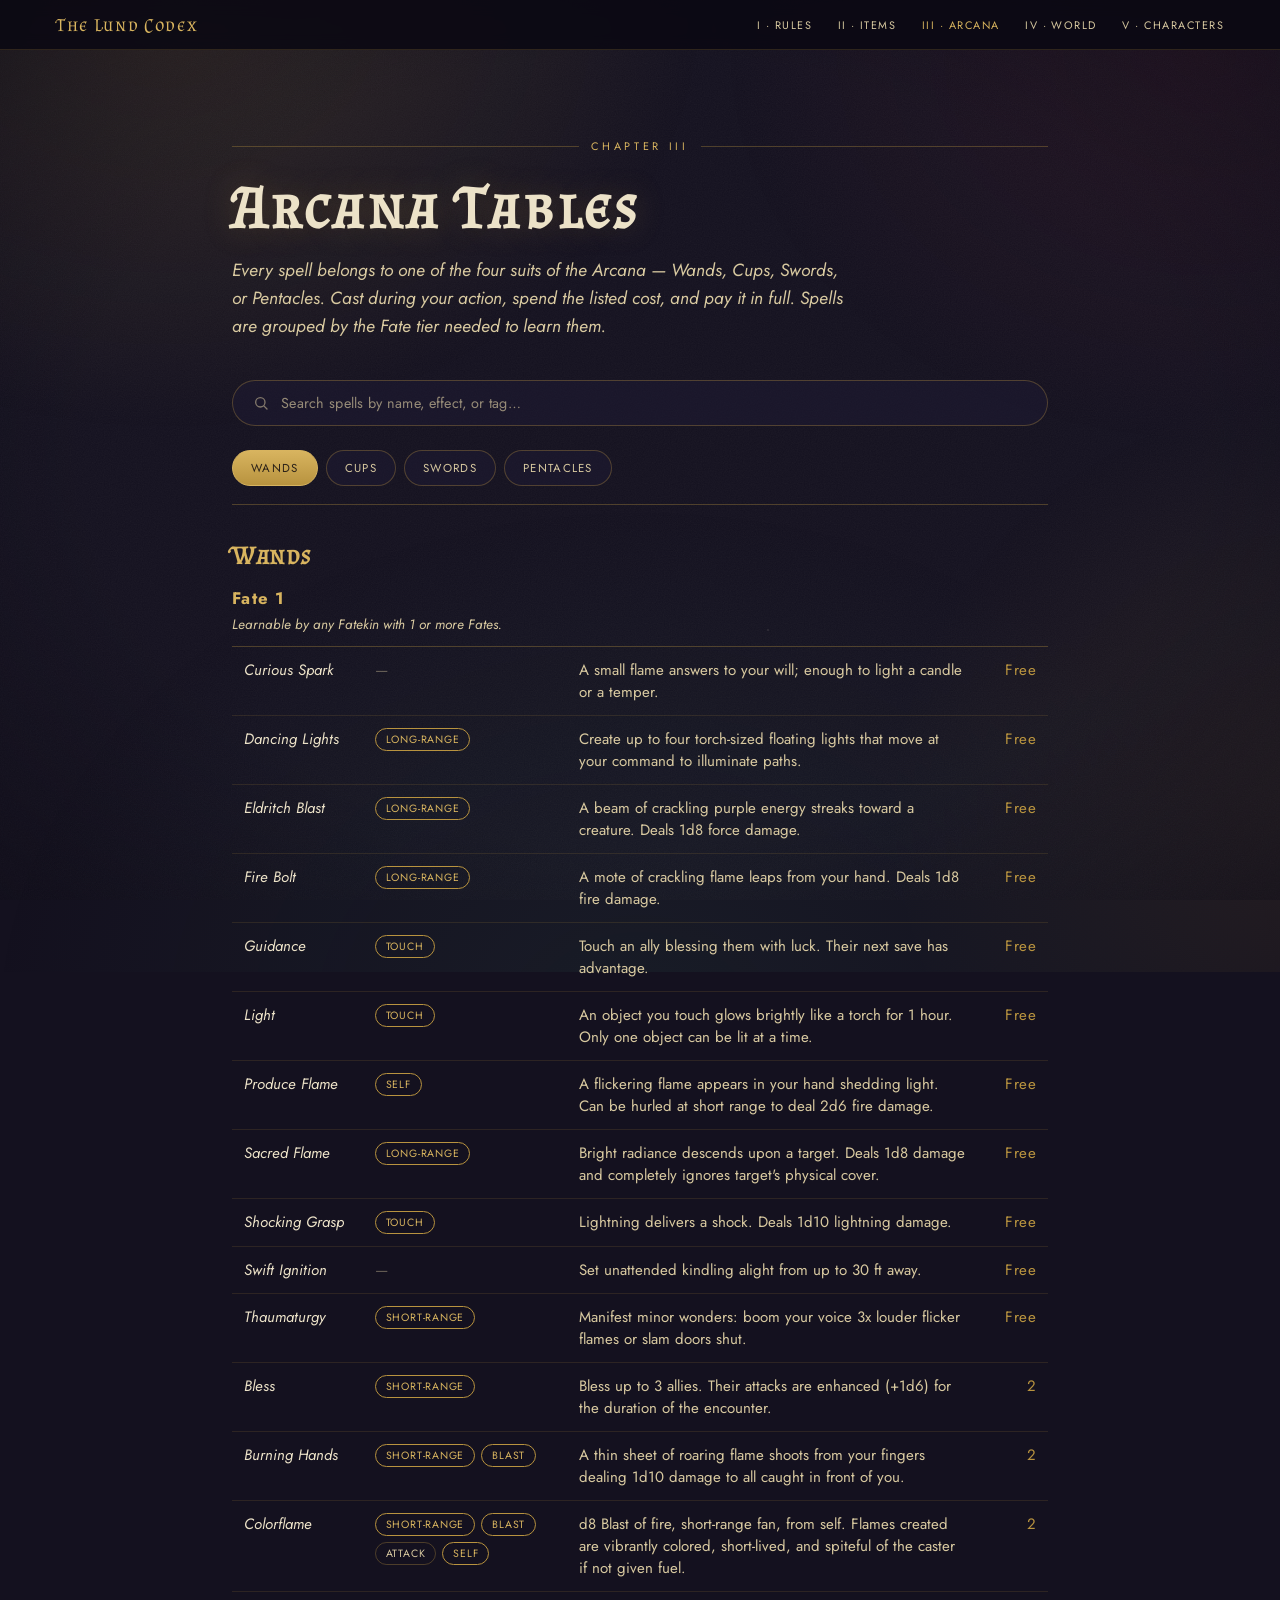
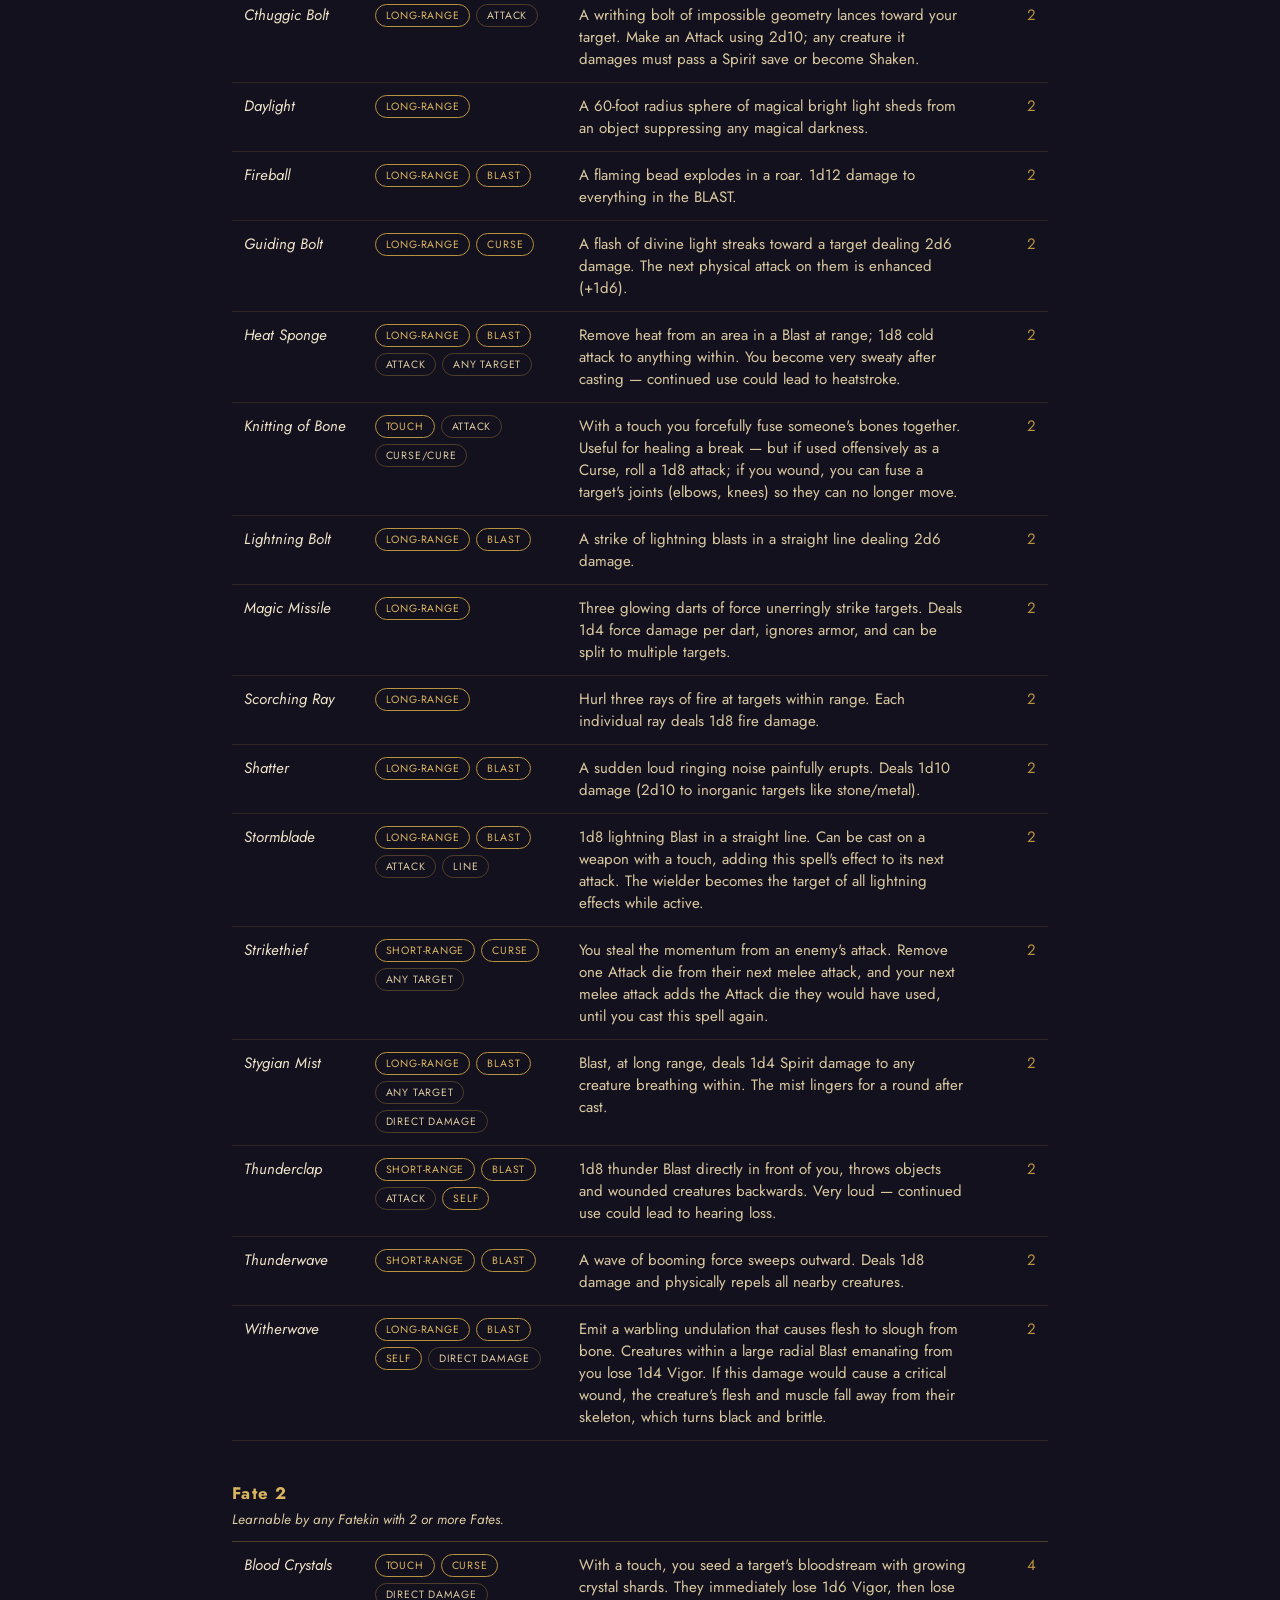
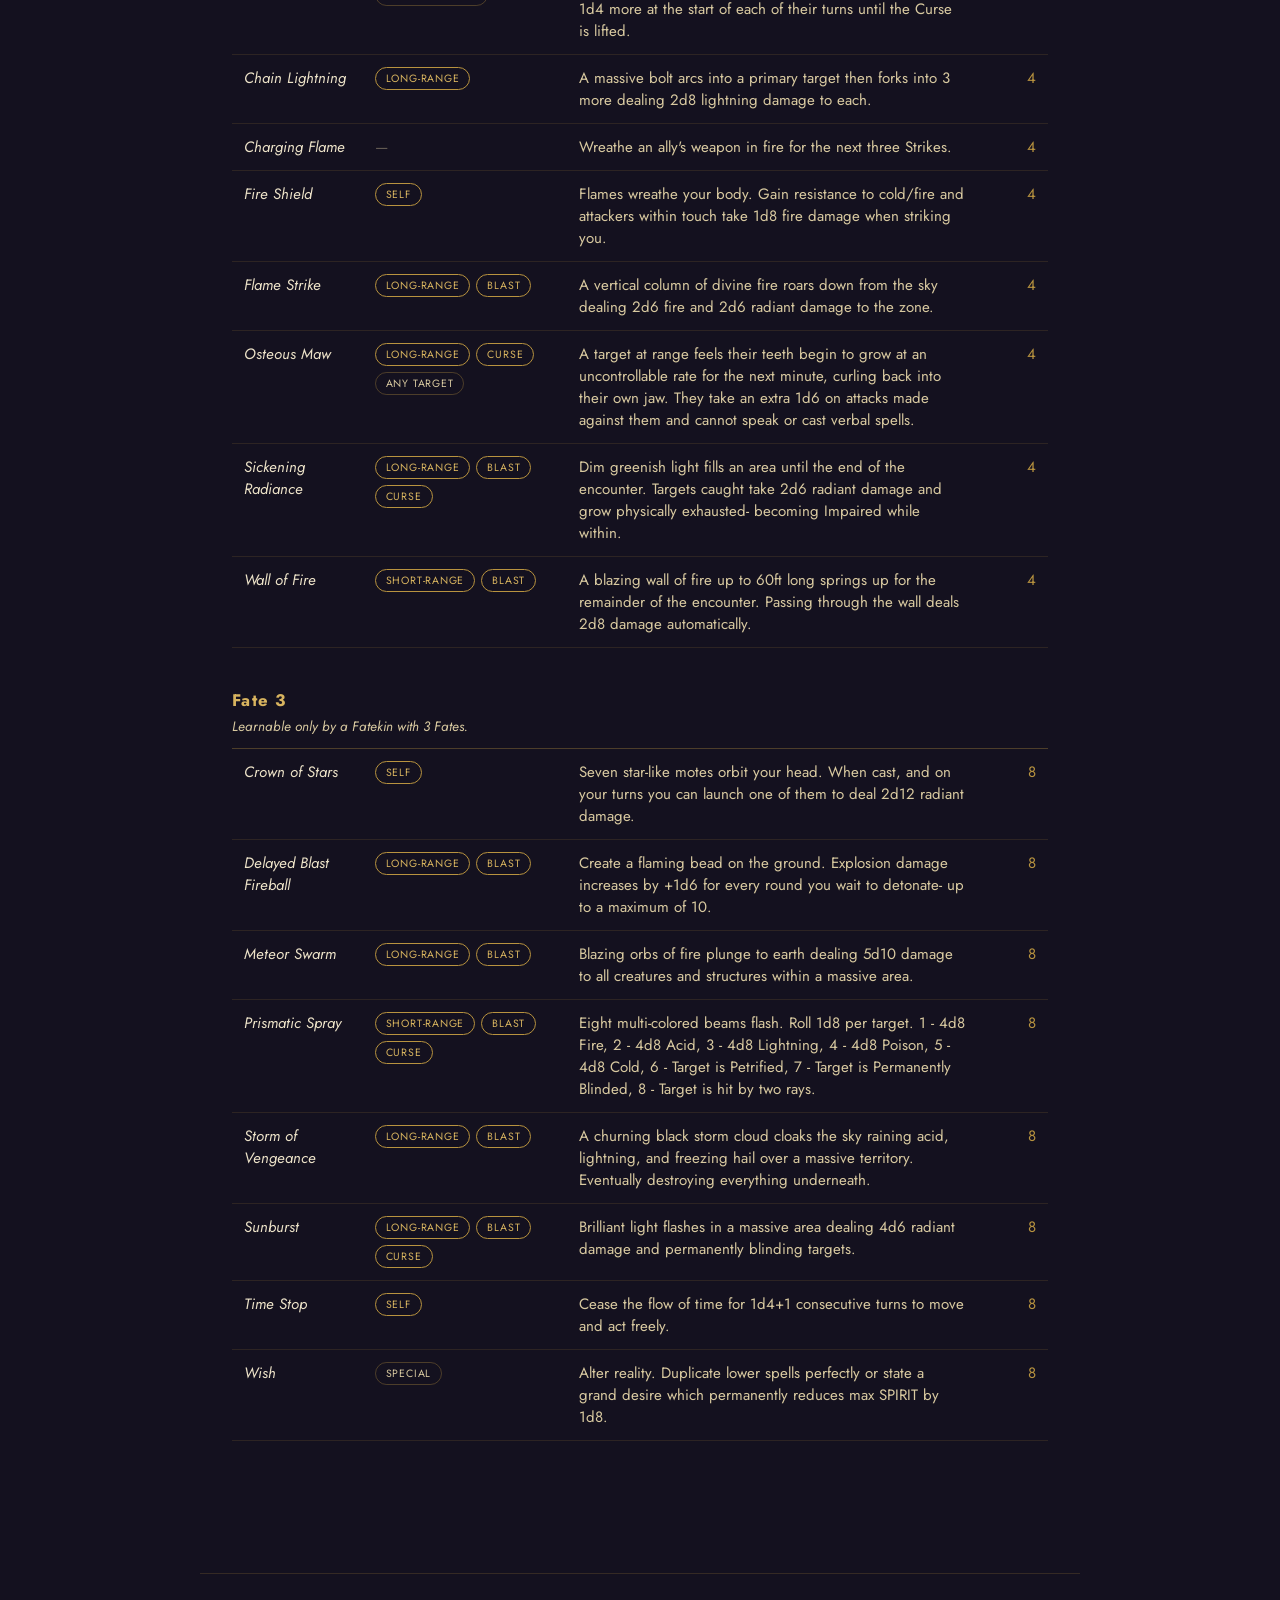
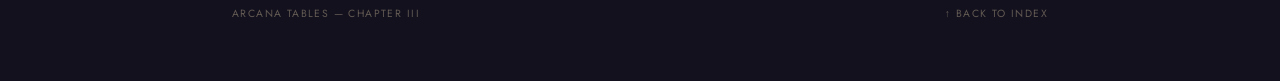
==== arcana-tables.html @ d5f3f0c6 "search feature for spell list" ====
<!DOCTYPE html>
<html lang="en">
<head>
<meta charset="UTF-8">
<meta name="viewport" content="width=device-width, initial-scale=1.0">
<title>Arcana Tables — The Lund Codex</title>
<link rel="preconnect" href="https://fonts.googleapis.com">
<link rel="preconnect" href="https://fonts.gstatic.com" crossorigin>
<link href="https://fonts.googleapis.com/css2?family=Almendra:wght@400;700&family=Almendra+SC&family=Jost:ital,wght@0,400;0,500;0,600;1,400&display=swap" rel="stylesheet">
<link rel="stylesheet" href="lund-theme.css">
<style>
  .search-bar{
    display:flex; align-items:center; gap:10px;
    margin-bottom:24px;
    background: rgba(31,26,52,0.5);
    border: 1px solid var(--line);
    border-radius:999px;
    padding: 11px 20px;
  }
  .search-bar svg{ flex:none; opacity:0.55; color: var(--parchment-dim); }
  .search-bar input{
    flex:1;
    min-width:0;
    background:transparent;
    border:none;
    outline:none;
    color: var(--parchment);
    font-family:'Jost', sans-serif;
    font-size:0.9rem;
    letter-spacing:0.02em;
  }
  .search-bar input::placeholder{ color: var(--parchment-dim); opacity:0.65; }
  .search-clear{
    flex:none;
    background:none;
    border:none;
    color: var(--parchment-dim);
    cursor:pointer;
    font-size:1.1rem;
    line-height:1;
    padding:2px 4px;
    display:none;
    transition: color 0.2s ease;
  }
  .search-clear.visible{ display:inline-block; }
  .search-clear:hover{ color: var(--gold-bright); }

  .no-results{
    font-family:'Jost', sans-serif;
    font-style:italic;
    font-size:0.95rem;
    color: var(--parchment-dim);
    text-align:center;
    padding: 40px 0;
    display:none;
  }
  .no-results.visible{ display:block; }

  .cat-tabs{
    display:flex; flex-wrap:wrap; gap:8px;
    margin-bottom:36px;
    border-bottom: 1px solid var(--line);
    padding-bottom:18px;
  }
  .cat-tab{
    font-family:'Jost', sans-serif;
    font-size:0.72rem;
    letter-spacing:0.115em;
    text-transform:uppercase;
    color: var(--parchment-dim);
    background: rgba(31,26,52,0.5);
    border: 1px solid var(--line);
    border-radius:999px;
    padding: 9px 18px;
    cursor:pointer;
    transition: background 0.2s ease, color 0.2s ease, border-color 0.2s ease;
  }
  .cat-tab:hover{ color: var(--parchment); }
  .cat-tab.active{
    background: linear-gradient(180deg, var(--gold-bright), var(--gold));
    color: #2a2118;
    border-color: var(--gold-bright);
  }

  .school-section{ margin-bottom:52px; }
  .school-section.hidden{ display:none; }
  .school-section h2{
    font-family:'Almendra SC', serif;
    letter-spacing:0.03em;
    font-size:1.55rem;
    color: var(--gold-bright);
    margin: 0 0 16px;
  }

  .fate-tier{ margin-bottom:40px; }
  .fate-tier:last-child{ margin-bottom:0; }
  .fate-tier-head{
    font-family:'Jost', sans-serif;
    font-size:1.05rem;
    letter-spacing:0.075em;
    color: var(--gold-bright);
    margin: 0 0 4px;
  }
  .fate-tier-note{
    font-family:'Jost', sans-serif;
    font-style:italic;
    font-size:0.85rem;
    color: var(--parchment-dim);
    margin: 0 0 12px;
  }

  table.arcana{
    width:100%;
    table-layout: fixed;
    border-collapse:collapse;
    border-top: 1px solid var(--line);
    font-size:0.94rem;
  }
  table.arcana td{
    padding: 12px;
    border-bottom: 1px solid rgba(184,147,63,0.15);
    color: var(--parchment-dim);
    vertical-align: top;
    overflow-wrap: break-word;
  }
  table.arcana td.spell-name{ color: var(--parchment); font-style:italic; width:16%; }
  table.arcana td.tags-cell{ width:25%; }
  table.arcana tr:hover td{ background: rgba(184,147,63,0.05); }
  table.arcana td.cost{
    white-space:nowrap;
    color: var(--gold);
    font-style:normal;
    font-family:'Jost', sans-serif;
    letter-spacing:0.03em;
    width: 70px;
    text-align:right;
  }

  .tag-list{ display:flex; flex-wrap:wrap; gap:6px; }
  .tag-badge{
    display:inline-block;
    font-family:'Jost', sans-serif;
    font-size:0.66rem;
    letter-spacing:0.075em;
    text-transform:uppercase;
    padding: 3px 10px;
    border-radius:999px;
    border: 1px solid var(--line);
    color: var(--parchment-dim);
    white-space:nowrap;
  }
  .tag-badge.known{
    border-color: var(--gold);
    color: var(--gold-bright);
    cursor: help;
  }

  #qualityTooltip{
    position: fixed;
    z-index: 200;
    max-width: 260px;
    background: linear-gradient(180deg, var(--parchment), #e2d5b0);
    border: 1px solid var(--gold-bright);
    border-radius: 8px;
    padding: 10px 14px;
    font-family:'Jost', sans-serif;
    font-size: 0.85rem;
    line-height: 1.4;
    color: #2a2118;
    box-shadow: 0 10px 28px rgba(0,0,0,0.45);
    opacity: 0;
    transform: translateY(4px);
    transition: opacity 0.12s ease, transform 0.12s ease;
    pointer-events: none;
  }
  #qualityTooltip.visible{ opacity:1; transform:translateY(0); }
  #qualityTooltip .qt-title{
    display:block;
    font-family:'Jost', sans-serif;
    font-size:0.7rem;
    letter-spacing:0.135em;
    text-transform:uppercase;
    color: var(--burgundy);
    margin-bottom:4px;
  }
  #qualityTooltip .qt-pin-hint{
    display:block;
    margin-top:6px;
    font-family:'Jost', sans-serif;
    font-size:0.6rem;
    letter-spacing:0.095em;
    text-transform:uppercase;
    color: var(--teal);
    opacity:0.8;
  }

  @media (max-width:640px){
    table.arcana{ font-size:0.85rem; }
    table.arcana td.cost{ width: 54px; }
    .tag-badge{ font-size:0.6rem; padding:2px 8px; }
  }
</style>
</head>
<body>

<header class="mast">
  <a class="mark" href="index.html">The Lund Codex</a>
  <nav>
    <a href="general-rules.html">I · Rules</a>
    <a href="item-tables.html">II · Items</a>
    <a href="arcana-tables.html" class="current">III · Arcana</a>
    <a href="world-information.html">IV · World</a>
    <a href="character-generation.html">V · Characters</a>
  </nav>
</header>

<div class="page-hero">
  <div class="eyebrow">Chapter III</div>
  <h1>Arcana Tables</h1>
  <p class="lede">
    Every spell belongs to one of the four suits of the Arcana — Wands, Cups, Swords, or Pentacles.
    Cast during your action, spend the listed cost, and pay it in full. Spells are grouped by the
    Fate tier needed to learn them.
  </p>
</div>

<main class="content">
  <div class="search-bar">
    <svg width="16" height="16" viewBox="0 0 24 24" fill="none" stroke="currentColor" stroke-width="2" stroke-linecap="round" stroke-linejoin="round"><circle cx="11" cy="11" r="7"></circle><line x1="21" y1="21" x2="16.65" y2="16.65"></line></svg>
    <input type="text" id="arcanaSearch" placeholder="Search spells by name, effect, or tag…" autocomplete="off">
    <button class="search-clear" id="arcanaSearchClear" type="button" aria-label="Clear search">×</button>
  </div>

  <div class="cat-tabs" role="tablist" aria-label="Arcana suit">
    <button class="cat-tab active" data-school="wands">Wands</button>
    <button class="cat-tab" data-school="cups">Cups</button>
    <button class="cat-tab" data-school="swords">Swords</button>
    <button class="cat-tab" data-school="pentacles">Pentacles</button>
  </div>

  <p class="no-results" id="arcanaNoResults">No spells match your search.</p>

  <section class="school-section" data-school="wands">
    <h2>Wands</h2>
    <div class="fate-tier-group" id="table-wands"></div>
  </section>

  <section class="school-section hidden" data-school="cups">
    <h2>Cups</h2>
    <div class="fate-tier-group" id="table-cups"></div>
  </section>

  <section class="school-section hidden" data-school="swords">
    <h2>Swords</h2>
    <div class="fate-tier-group" id="table-swords"></div>
  </section>

  <section class="school-section hidden" data-school="pentacles">
    <h2>Pentacles</h2>
    <div class="fate-tier-group" id="table-pentacles"></div>
  </section>
</main>

<footer class="site-footer">
  <span>Arcana Tables — Chapter III</span>
  <span><a href="index.html">↑ Back to Index</a></span>
</footer>

<div id="qualityTooltip"></div>

<script src="spells-data.js"></script>
<script>
  const KNOWN_TAG_DEFS = {
    "self": "Self — the spell affects only its caster.",
    "touch": "Touch — the spell requires physical contact with its target, within a meter.",
    "short-range": "Short-Range — effective within 10 meters.",
    "long-range": "Long-Range — effective within 50 meters.",
	"extreme-range": "Extreme-Range - effective within 500 meters.",
    "blast": "Blast — the spell can affect more than one creature at once; the die size used sets the maximum number of normal-sized creatures it can contain.",
    "curse": "Curse — tends to be long-lasting unless stated otherwise. Removing one usually requires killing the caster or a specialist's help."
  };

  function costLabel(cost){
    return cost === 0 ? 'Free' : String(cost);
  }

  function renderTags(tags){
    if(!tags || !tags.length) return '<span style="opacity:0.4;">—</span>';
    return `<div class="tag-list">${tags.map(tag => {
      const key = tag.toLowerCase();
      const known = KNOWN_TAG_DEFS.hasOwnProperty(key);
      return `<span class="tag-badge ${known ? 'known' : ''}" ${known ? `data-tag="${key}"` : ''}>${tag}</span>`;
    }).join('')}</div>`;
  }

  const FATE_TIERS = [
    { label: "Fate 1", note: "Learnable by any Fatekin with 1 or more Fates.", test: cost => cost <= 2 },
    { label: "Fate 2", note: "Learnable by any Fatekin with 2 or more Fates.", test: cost => cost === 4 },
    { label: "Fate 3", note: "Learnable only by a Fatekin with 3 Fates.", test: cost => cost === 8 }
  ];

  function renderSpellRows(spells){
    return spells.map(spell => `
      <tr>
        <td class="spell-name">${spell.name}</td>
        <td class="tags-cell">${renderTags(spell.tags)}</td>
        <td>${spell.effect}</td>
        <td class="cost">${costLabel(spell.cost)}</td>
      </tr>
    `).join('');
  }

  /* ---------- Search ---------- */
  const SUITS = ['wands', 'cups', 'swords', 'pentacles'];
  let searchQuery = '';

  function matchesQuery(spell, q){
    if(!q) return true;
    const haystack = [spell.name, spell.effect, ...(spell.tags || [])].join(' ').toLowerCase();
    return haystack.includes(q);
  }

  function renderTable(suitKey, containerId){
    const q = searchQuery.trim().toLowerCase();
    const spells = (SPELLS_DATA[suitKey] || []).filter(s => matchesQuery(s, q));
    const container = document.getElementById(containerId);
    container.innerHTML = FATE_TIERS.map(tier => {
      const tierSpells = spells
        .filter(s => tier.test(s.cost))
        .sort((a, b) => (a.cost - b.cost) || a.name.localeCompare(b.name));
      if(!tierSpells.length) return '';
      return `
        <div class="fate-tier">
          <h3 class="fate-tier-head">${tier.label}</h3>
          <p class="fate-tier-note">${tier.note}</p>
          <table class="arcana">${renderSpellRows(tierSpells)}</table>
        </div>
      `;
    }).join('');
  }

  function renderAllTables(){
    SUITS.forEach(suit => renderTable(suit, `table-${suit}`));
  }

  renderAllTables();

  const tabs = document.querySelectorAll('.cat-tab');
  const sections = document.querySelectorAll('.school-section');
  const searchInput = document.getElementById('arcanaSearch');
  const searchClear = document.getElementById('arcanaSearchClear');
  const noResultsEl = document.getElementById('arcanaNoResults');

  function suitHasResults(suit){
    const q = searchQuery.trim().toLowerCase();
    return (SPELLS_DATA[suit] || []).some(s => matchesQuery(s, q));
  }

  function updateVisibility(){
    const q = searchQuery.trim();
    searchClear.classList.toggle('visible', q.length > 0);

    if(q){
      // Search mode: show every suit that has a match, ignore the active tab,
      // and dim the tabs since they're not driving the view right now.
      let anyVisible = false;
      sections.forEach(s => {
        const has = suitHasResults(s.dataset.school);
        s.classList.toggle('hidden', !has);
        if(has) anyVisible = true;
      });
      tabs.forEach(t => t.classList.remove('active'));
      noResultsEl.classList.toggle('visible', !anyVisible);
    } else {
      // Normal mode: restore single-tab browsing.
      noResultsEl.classList.remove('visible');
      const activeTab = document.querySelector('.cat-tab.active') || tabs[0];
      activeTab.classList.add('active');
      sections.forEach(s => s.classList.toggle('hidden', s.dataset.school !== activeTab.dataset.school));
    }
  }

  searchInput.addEventListener('input', () => {
    searchQuery = searchInput.value;
    renderAllTables();
    updateVisibility();
  });

  searchClear.addEventListener('click', () => {
    searchQuery = '';
    searchInput.value = '';
    renderAllTables();
    updateVisibility();
    searchInput.focus();
  });

  tabs.forEach(tab => {
    tab.addEventListener('click', () => {
      // Picking a suit tab always exits search mode and browses that suit.
      searchQuery = '';
      searchInput.value = '';
      renderAllTables();
      tabs.forEach(t => t.classList.remove('active'));
      tab.classList.add('active');
      const school = tab.dataset.school;
      sections.forEach(s => s.classList.toggle('hidden', s.dataset.school !== school));
      searchClear.classList.remove('visible');
      noResultsEl.classList.remove('visible');
    });
  });

  /* ---------- Tag tooltips, pinnable with Shift (matches Item Tables) ---------- */
  let shiftHeld = false;
  let pinnedOpen = false;
  const tooltipEl = document.getElementById('qualityTooltip');

  document.addEventListener('keydown', (e) => {
    if(e.key === 'Shift') shiftHeld = true;
  });
  document.addEventListener('keyup', (e) => {
    if(e.key === 'Shift'){
      shiftHeld = false;
      if(pinnedOpen) hideTooltip();
    }
  });

  function showTooltip(el, x, y){
    const key = el.dataset.tag;
    const def = KNOWN_TAG_DEFS[key];
    if(!def) return;
    tooltipEl.innerHTML = `<span class="qt-title">${key.replace('-', ' ')}</span>${def}<span class="qt-pin-hint">Hold Shift to pin</span>`;
    positionTooltip(x, y);
    tooltipEl.classList.add('visible');
  }

  function positionTooltip(x, y){
    const padding = 14;
    let left = x + padding;
    let top = y + padding;
    const rect = tooltipEl.getBoundingClientRect();
    if(left + rect.width > window.innerWidth - 10) left = x - rect.width - padding;
    if(top + rect.height > window.innerHeight - 10) top = y - rect.height - padding;
    tooltipEl.style.left = left + 'px';
    tooltipEl.style.top = top + 'px';
  }

  function hideTooltip(){
    tooltipEl.classList.remove('visible');
    pinnedOpen = false;
  }

  document.addEventListener('mouseover', (e) => {
    const badge = e.target.closest('.tag-badge.known');
    if(badge) showTooltip(badge, e.clientX, e.clientY);
  });
  document.addEventListener('mousemove', (e) => {
    if(e.target.closest('.tag-badge.known') && !pinnedOpen) positionTooltip(e.clientX, e.clientY);
  });
  document.addEventListener('mouseout', (e) => {
    const badge = e.target.closest('.tag-badge.known');
    if(!badge) return;
    if(shiftHeld){
      pinnedOpen = true;
    } else {
      hideTooltip();
    }
  });
</script>

</body>
</html>
---- lund-theme.css ----
/* ================= Lund Codex — shared theme ================= */
:root{
  --ink: #14111f;
  --ink-deep: #0b0913;
  --panel: #1f1a34;
  --parchment: #ece2c8;
  --parchment-dim: #d8c9a0;
  --gold: #b8933f;
  --gold-bright: #d8b45f;
  --burgundy: #7a2331;
  --rose: #e0929b;
  --teal: #3c6e64;
  --teal-bright: #6fc4b3;
  --line: rgba(184,147,63,0.35);
  --line-soft: rgba(184,147,63,0.2);
  --text-muted: rgba(236,226,200,0.62);
}

*{ box-sizing:border-box; }
html{ scroll-behavior:smooth; }

body{
  margin:0;
  background: var(--ink);
  color: var(--parchment);
  font-family: 'Jost', sans-serif;
  -webkit-font-smoothing: antialiased;
  min-height:100vh;
  overflow-x:hidden;
}

/* Layer 1: slow-drifting ambient glow. Fixed positioning means page content
   scrolls over a static backdrop — a simple, cheap parallax effect. */
body::before{
  content:"";
  position:fixed; inset:-8%;
  pointer-events:none;
  z-index:-2;
  background:
    radial-gradient(ellipse 900px 700px at 18% 8%, rgba(184,147,63,0.16), transparent 60%),
    radial-gradient(ellipse 800px 650px at 88% 12%, rgba(122,35,49,0.14), transparent 60%),
    radial-gradient(ellipse 1000px 800px at 50% 105%, rgba(60,110,100,0.12), transparent 65%),
    radial-gradient(ellipse 700px 700px at 95% 85%, rgba(184,147,63,0.10), transparent 60%);
  animation: driftGlow 50s ease-in-out infinite alternate;
}

@keyframes driftGlow{
  0%{ transform: translate(0,0) scale(1); }
  100%{ transform: translate(-2.5%, 2%) scale(1.04); }
}

/* Layer 2: stars, vignette, and fine grain — also fixed, sits just above the glow */
body::after{
  content:"";
  position:fixed; inset:0;
  pointer-events:none;
  z-index:-1;
  animation: skyBreathe 9s ease-in-out infinite;
  background-image:
    radial-gradient(1px 1px at 10% 20%, rgba(236,226,200,0.55), transparent 60%),
    radial-gradient(1px 1px at 80% 30%, rgba(236,226,200,0.45), transparent 60%),
    radial-gradient(1.5px 1.5px at 60% 70%, rgba(236,226,200,0.4), transparent 60%),
    radial-gradient(1px 1px at 25% 80%, rgba(236,226,200,0.45), transparent 60%),
    radial-gradient(1px 1px at 90% 85%, rgba(236,226,200,0.35), transparent 60%),
    radial-gradient(1.5px 1.5px at 40% 45%, rgba(236,226,200,0.35), transparent 60%),
    radial-gradient(1px 1px at 70% 10%, rgba(236,226,200,0.45), transparent 60%),
    radial-gradient(1px 1px at 15% 55%, rgba(236,226,200,0.3), transparent 60%),
    radial-gradient(1px 1px at 55% 92%, rgba(236,226,200,0.3), transparent 60%),
    radial-gradient(1px 1px at 35% 15%, rgba(236,226,200,0.35), transparent 60%),
    radial-gradient(ellipse 80% 80% at 50% 50%, transparent 55%, rgba(11,9,19,0.55) 100%),
    url("data:image/svg+xml,%3Csvg xmlns='http://www.w3.org/2000/svg' width='140' height='140'%3E%3Cfilter id='n'%3E%3CfeTurbulence type='fractalNoise' baseFrequency='0.85' numOctaves='2' stitchTiles='stitch'/%3E%3CfeColorMatrix type='saturate' values='0'/%3E%3C/filter%3E%3Crect width='100%25' height='100%25' filter='url(%23n)' opacity='0.05'/%3E%3C/svg%3E");
}

@keyframes skyBreathe{
  0%, 100%{ opacity:0.72; }
  50%{ opacity:0.86; }
}

a{ color:inherit; text-decoration:none; }

/* ---------- sticky nav, shared across every page ---------- */
header.mast{
  position:sticky; top:0; z-index:20;
  display:flex; align-items:center; justify-content:space-between;
  padding: 14px clamp(20px,5vw,56px);
  background: rgba(11,9,19,0.88);
  backdrop-filter: blur(8px);
  border-bottom: 1px solid var(--line-soft);
}
header.mast .mark{
  font-family:'Almendra SC', serif;
  letter-spacing:0.095em;
  font-size:1.1rem;
  color: var(--gold-bright);
}
header.mast nav{ display:flex; gap:clamp(10px,2vw,26px); flex-wrap:wrap; }
header.mast nav a{
  font-family:'Jost', sans-serif;
  font-size:0.68rem;
  letter-spacing:0.135em;
  text-transform:uppercase;
  color: var(--parchment-dim);
  white-space:nowrap;
  transition: color 0.2s ease;
}
header.mast nav a:hover, header.mast nav a:focus-visible{ color: var(--gold-bright); }
header.mast nav a.current{ color: var(--gold-bright); }

@media (max-width: 780px){
  header.mast nav{ display:none; }
}

/* ---------- shared page hero ---------- */
.page-hero{
  position:relative; z-index:2;
  max-width: 880px;
  margin: 0 auto;
  padding: clamp(48px,8vw,88px) clamp(20px,6vw,32px) 0;
}
.eyebrow{
  font-family:'Jost', sans-serif;
  font-size:0.68rem;
  letter-spacing:0.335em;
  text-transform:uppercase;
  color: var(--gold-bright);
  display:flex; align-items:center; gap:12px;
  margin-bottom:22px;
}
.eyebrow::before, .eyebrow::after{
  content:""; flex:1; height:1px; background: var(--line);
}
.page-hero h1{
  font-family:'Almendra SC', serif;
  font-size: clamp(2.3rem, 5.5vw, 3.7rem);
  line-height:1.08;
  letter-spacing:0.045em;
  margin:0 0 16px;
  color: var(--parchment);
  text-shadow: 0 0 30px rgba(184,147,63,0.25);
}
.page-hero .lede{
  max-width: 62ch;
  font-size: 1.1rem;
  font-style:italic;
  line-height:1.6;
  color: var(--parchment-dim);
  margin: 0 0 40px;
}

main.content{
  position:relative; z-index:2;
  max-width: 880px;
  margin: 0 auto;
  padding: 0 clamp(20px,6vw,32px) 80px;
}

/* ---------- shared footer ---------- */
footer.site-footer{
  position:relative; z-index:2;
  max-width:880px;
  margin: 0 auto;
  padding: 32px clamp(20px,6vw,32px) 60px;
  display:flex;
  justify-content:space-between;
  align-items:center;
  gap:16px;
  flex-wrap:wrap;
  font-family:'Jost', sans-serif;
  font-size:0.65rem;
  letter-spacing:0.135em;
  text-transform:uppercase;
  color: rgba(216,201,160,0.4);
  border-top: 1px solid var(--line-soft);
}

/* ---------- themed scrollbars: dark ink & gold, matching the rest of the site ---------- */
html{
  scrollbar-color: var(--gold) var(--ink-deep);
  scrollbar-width: thin;
}
::-webkit-scrollbar{
  width: 12px;
  height: 12px;
}
::-webkit-scrollbar-track{
  background: var(--ink-deep);
}
::-webkit-scrollbar-thumb{
  background: linear-gradient(180deg, var(--gold-bright), var(--gold));
  border-radius: 8px;
  border: 2px solid var(--ink-deep);
}
::-webkit-scrollbar-thumb:hover{
  background: var(--gold-bright);
}
::-webkit-scrollbar-corner{
  background: var(--ink-deep);
}

/* Variant for scroll containers that sit on a light parchment surface
   (card text, modals, glossary list) — dark gold-on-ink would be unreadable there. */
.themed-scroll-parchment{
  scrollbar-color: var(--burgundy) rgba(122,35,49,0.1);
  scrollbar-width: thin;
}
.themed-scroll-parchment::-webkit-scrollbar{
  width: 8px;
  height: 8px;
}
.themed-scroll-parchment::-webkit-scrollbar-track{
  background: rgba(122,35,49,0.08);
}
.themed-scroll-parchment::-webkit-scrollbar-thumb{
  background: var(--burgundy);
  border-radius: 6px;
  border: none;
}
.themed-scroll-parchment::-webkit-scrollbar-thumb:hover{
  background: var(--teal);
}

@media (prefers-reduced-motion: reduce){
  *{ transition-duration: 0.001ms !important; scroll-behavior:auto !important; }
  body::before, body::after{ animation: none !important; }
}
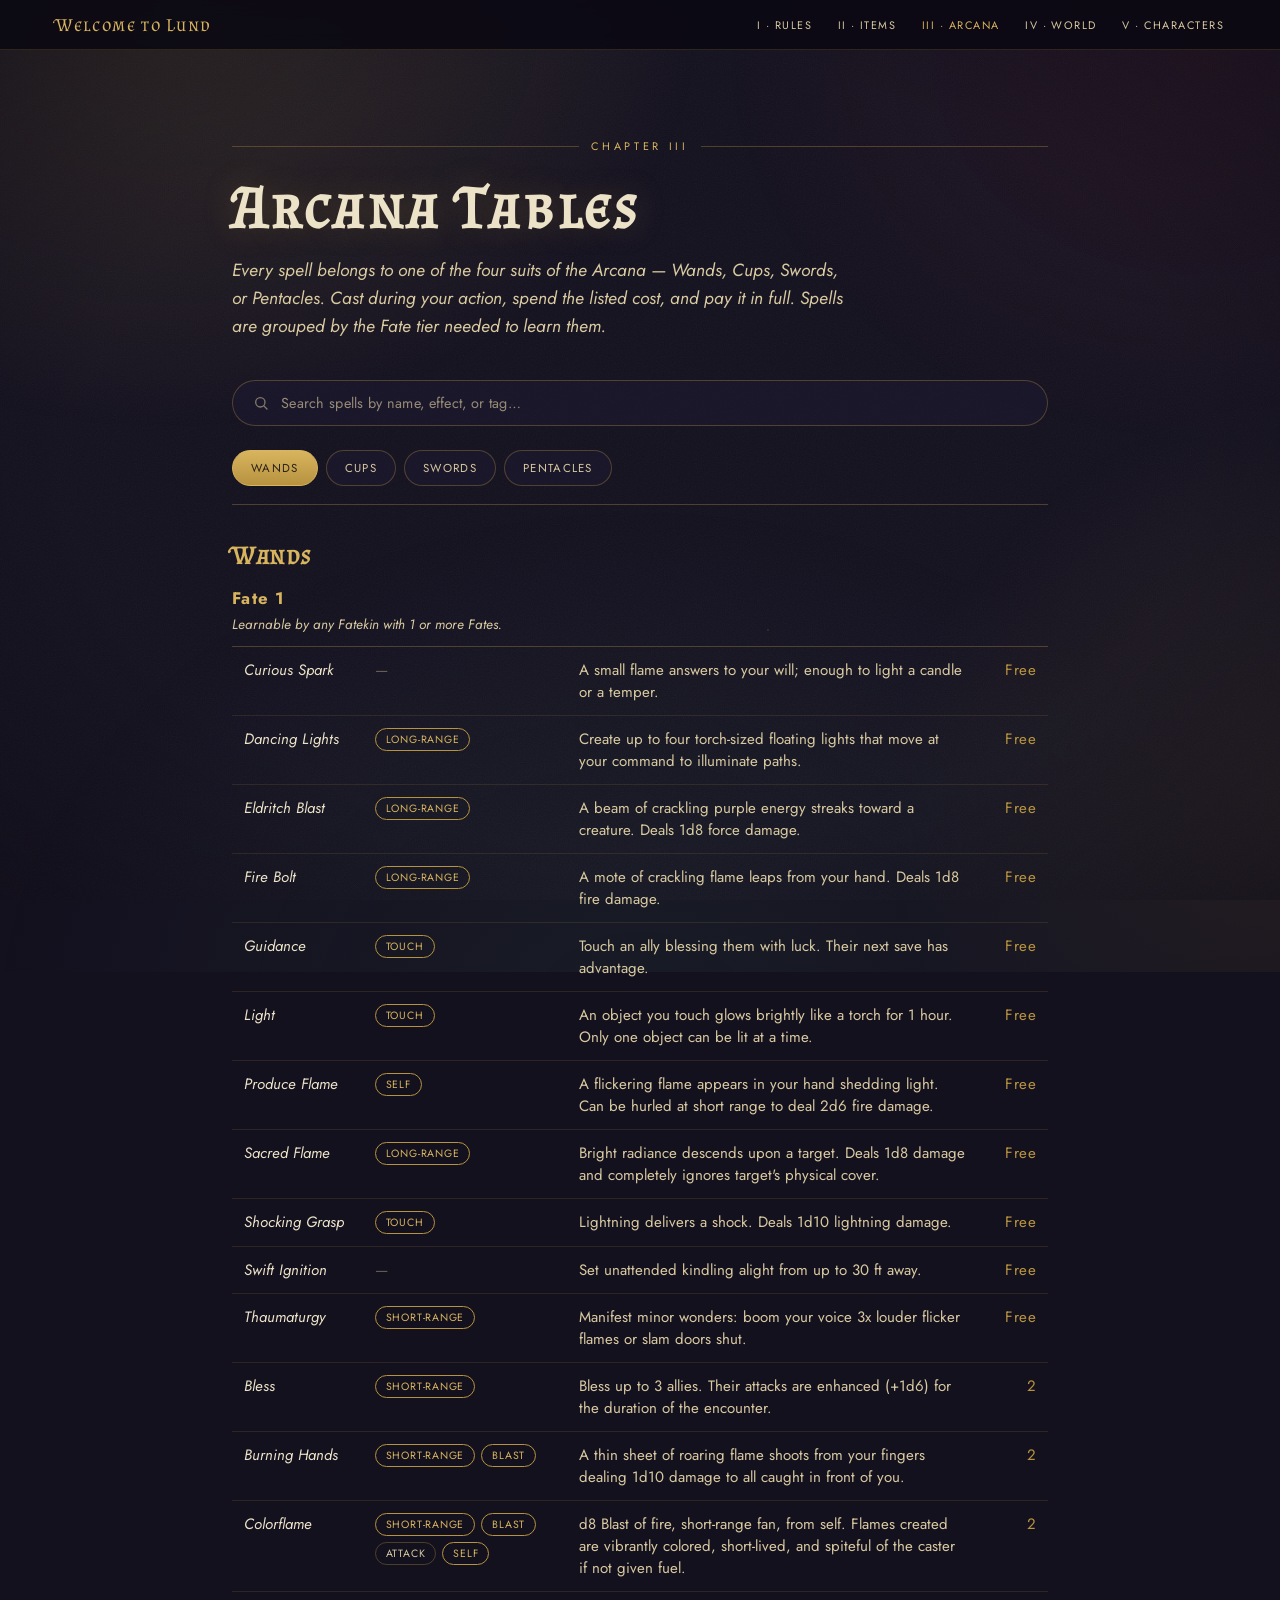
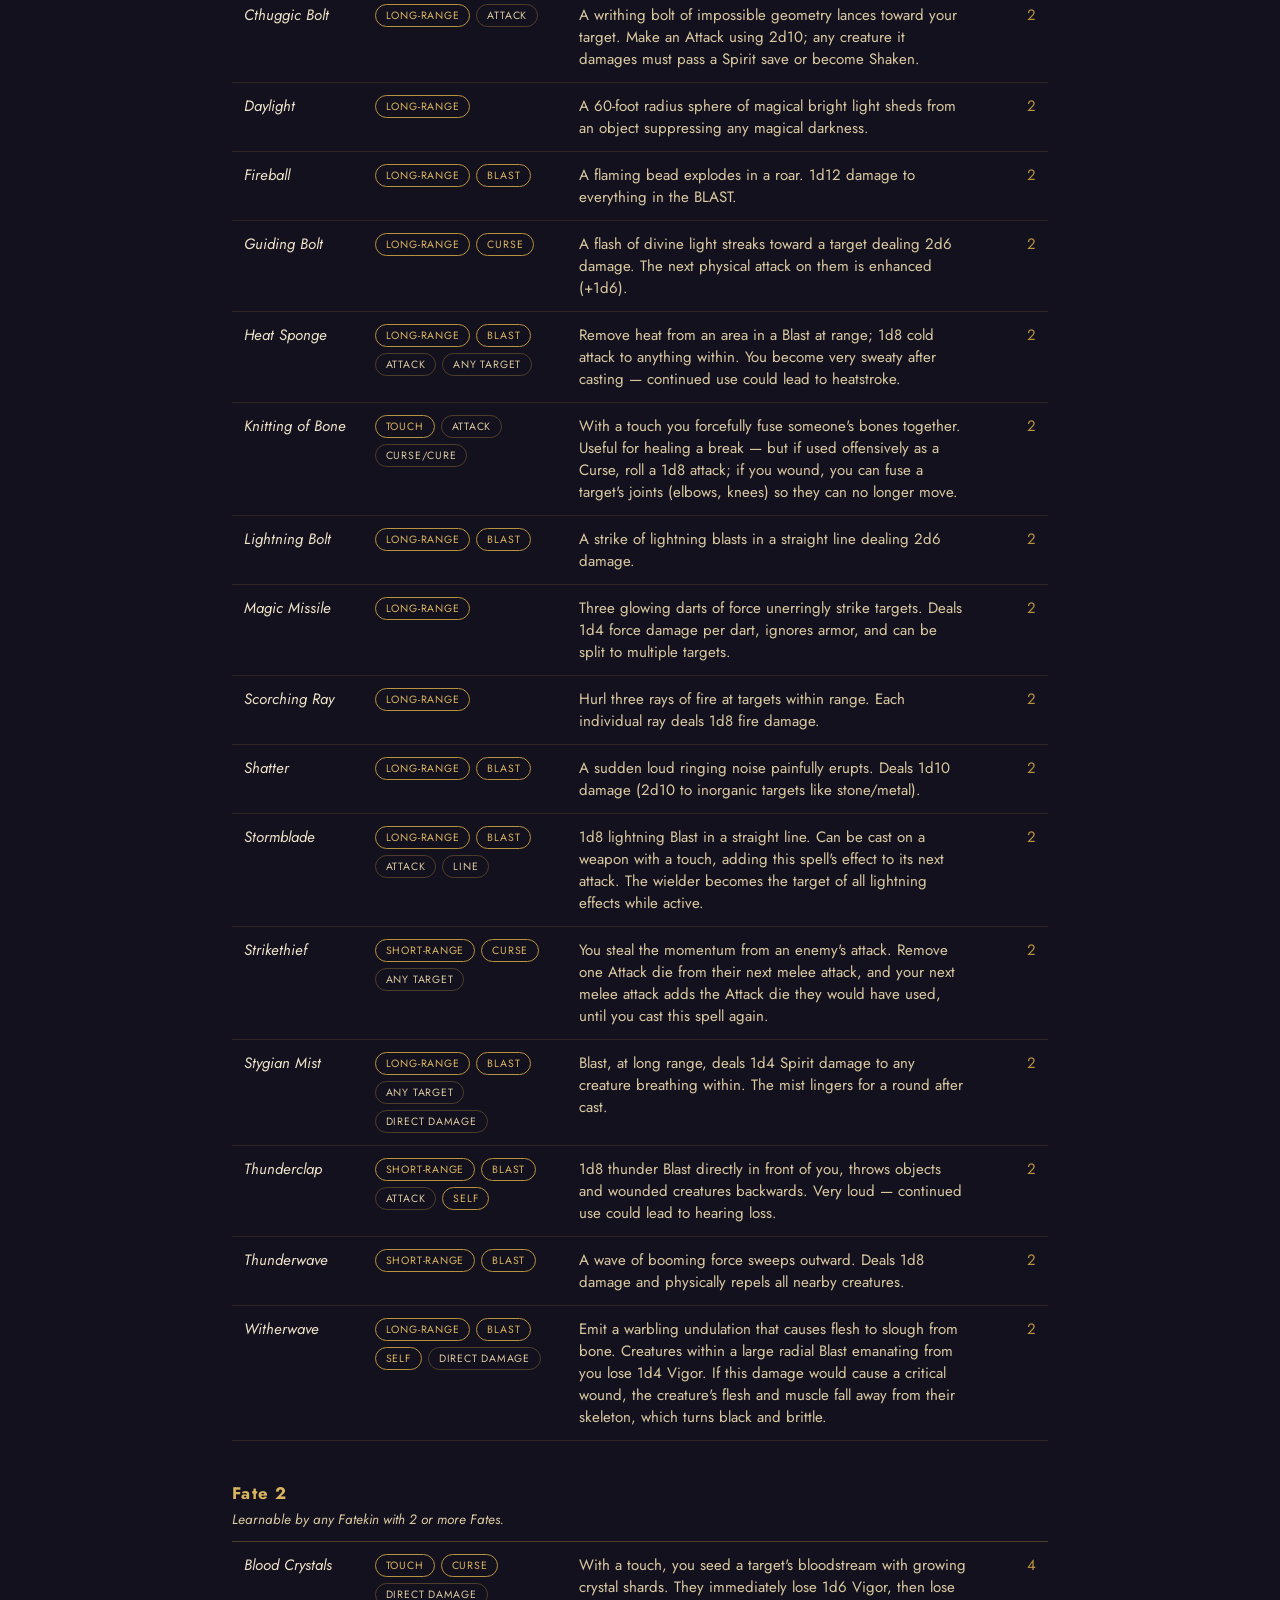
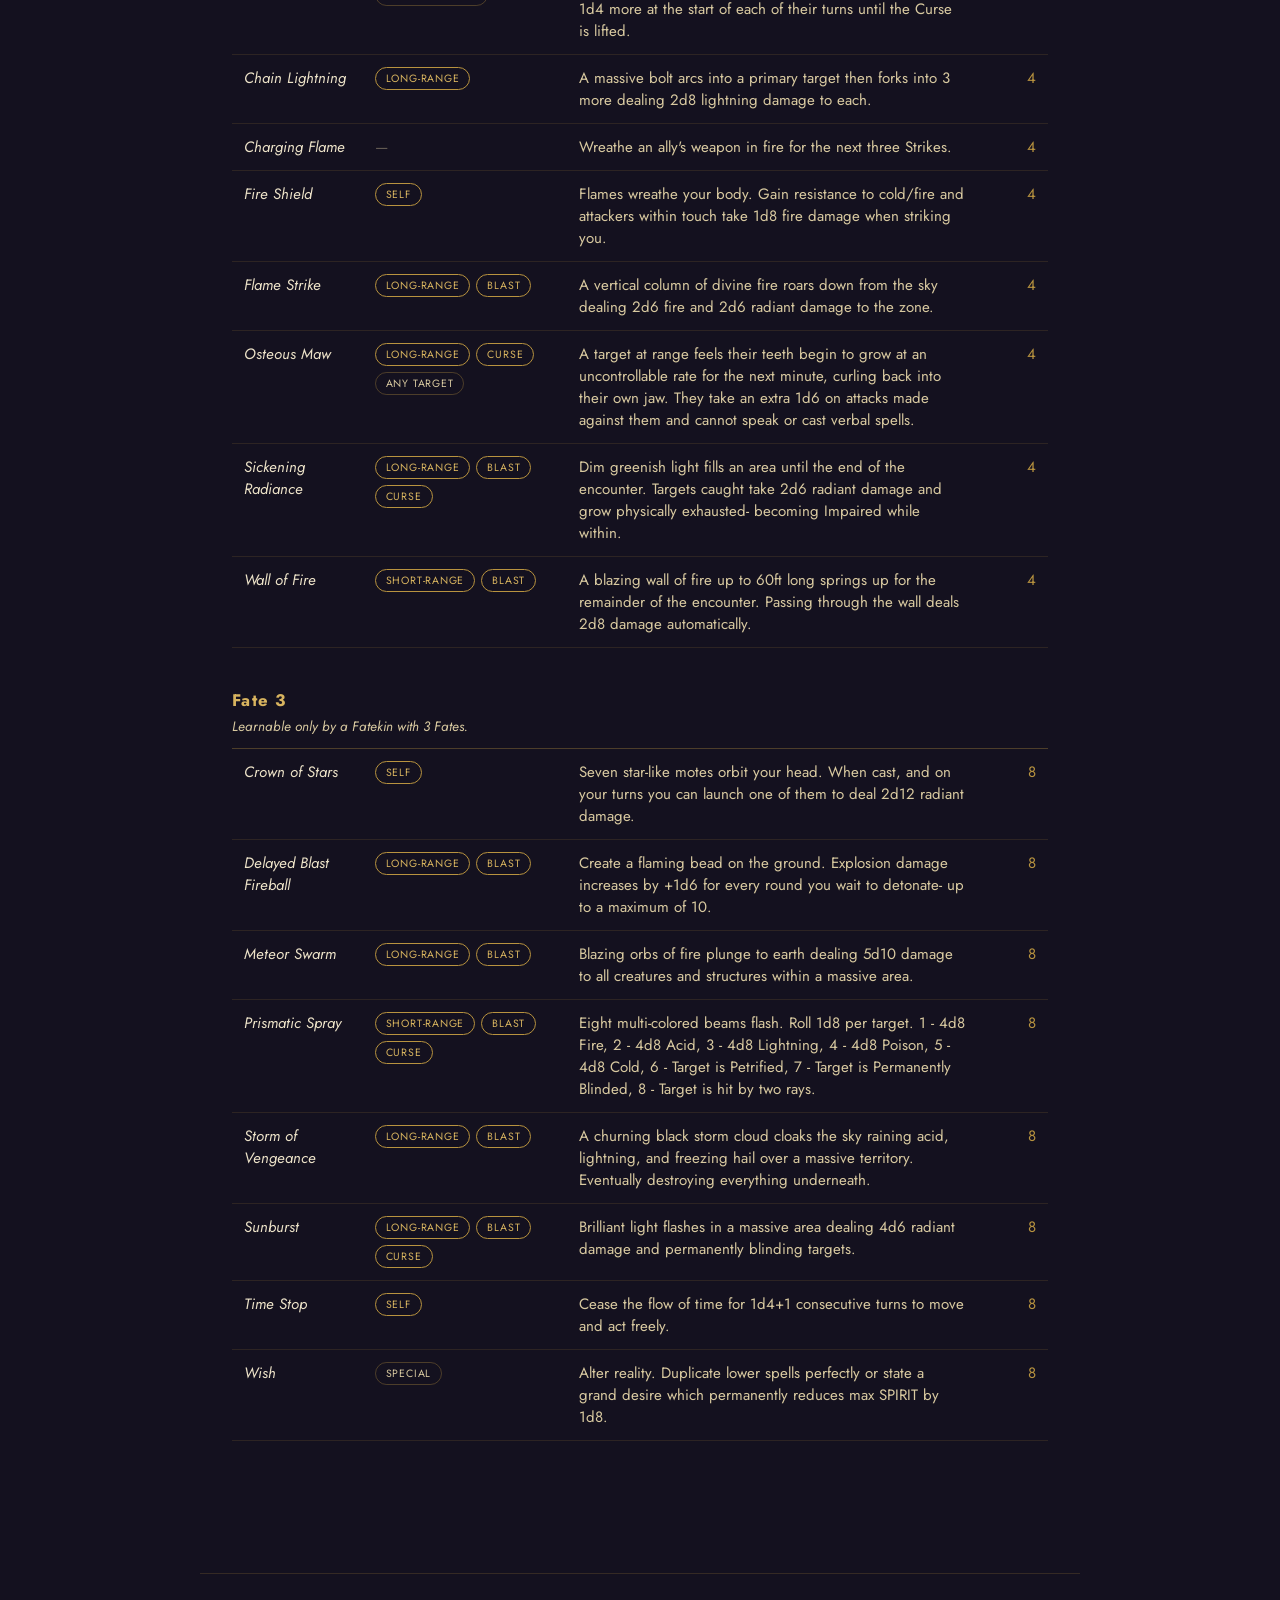
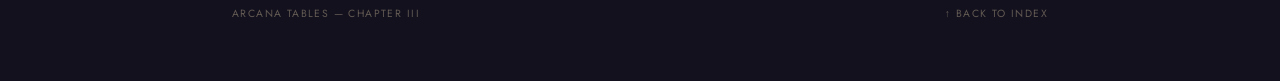
==== commit d0691ae2: "remove codex refs" ====
--- a/arcana-tables.html
+++ b/arcana-tables.html
@@ -3,7 +3,7 @@
 <head>
 <meta charset="UTF-8">
 <meta name="viewport" content="width=device-width, initial-scale=1.0">
-<title>Arcana Tables — The Lund Codex</title>
+<title>Arcana Tables</title>
 <link rel="preconnect" href="https://fonts.googleapis.com">
 <link rel="preconnect" href="https://fonts.gstatic.com" crossorigin>
 <link href="https://fonts.googleapis.com/css2?family=Almendra:wght@400;700&family=Almendra+SC&family=Jost:ital,wght@0,400;0,500;0,600;1,400&display=swap" rel="stylesheet">
@@ -204,7 +204,7 @@
 <body>
 
 <header class="mast">
-  <a class="mark" href="index.html">The Lund Codex</a>
+  <a class="mark" href="index.html">Welcome to Lund</a>
   <nav>
     <a href="general-rules.html">I · Rules</a>
     <a href="item-tables.html">II · Items</a>
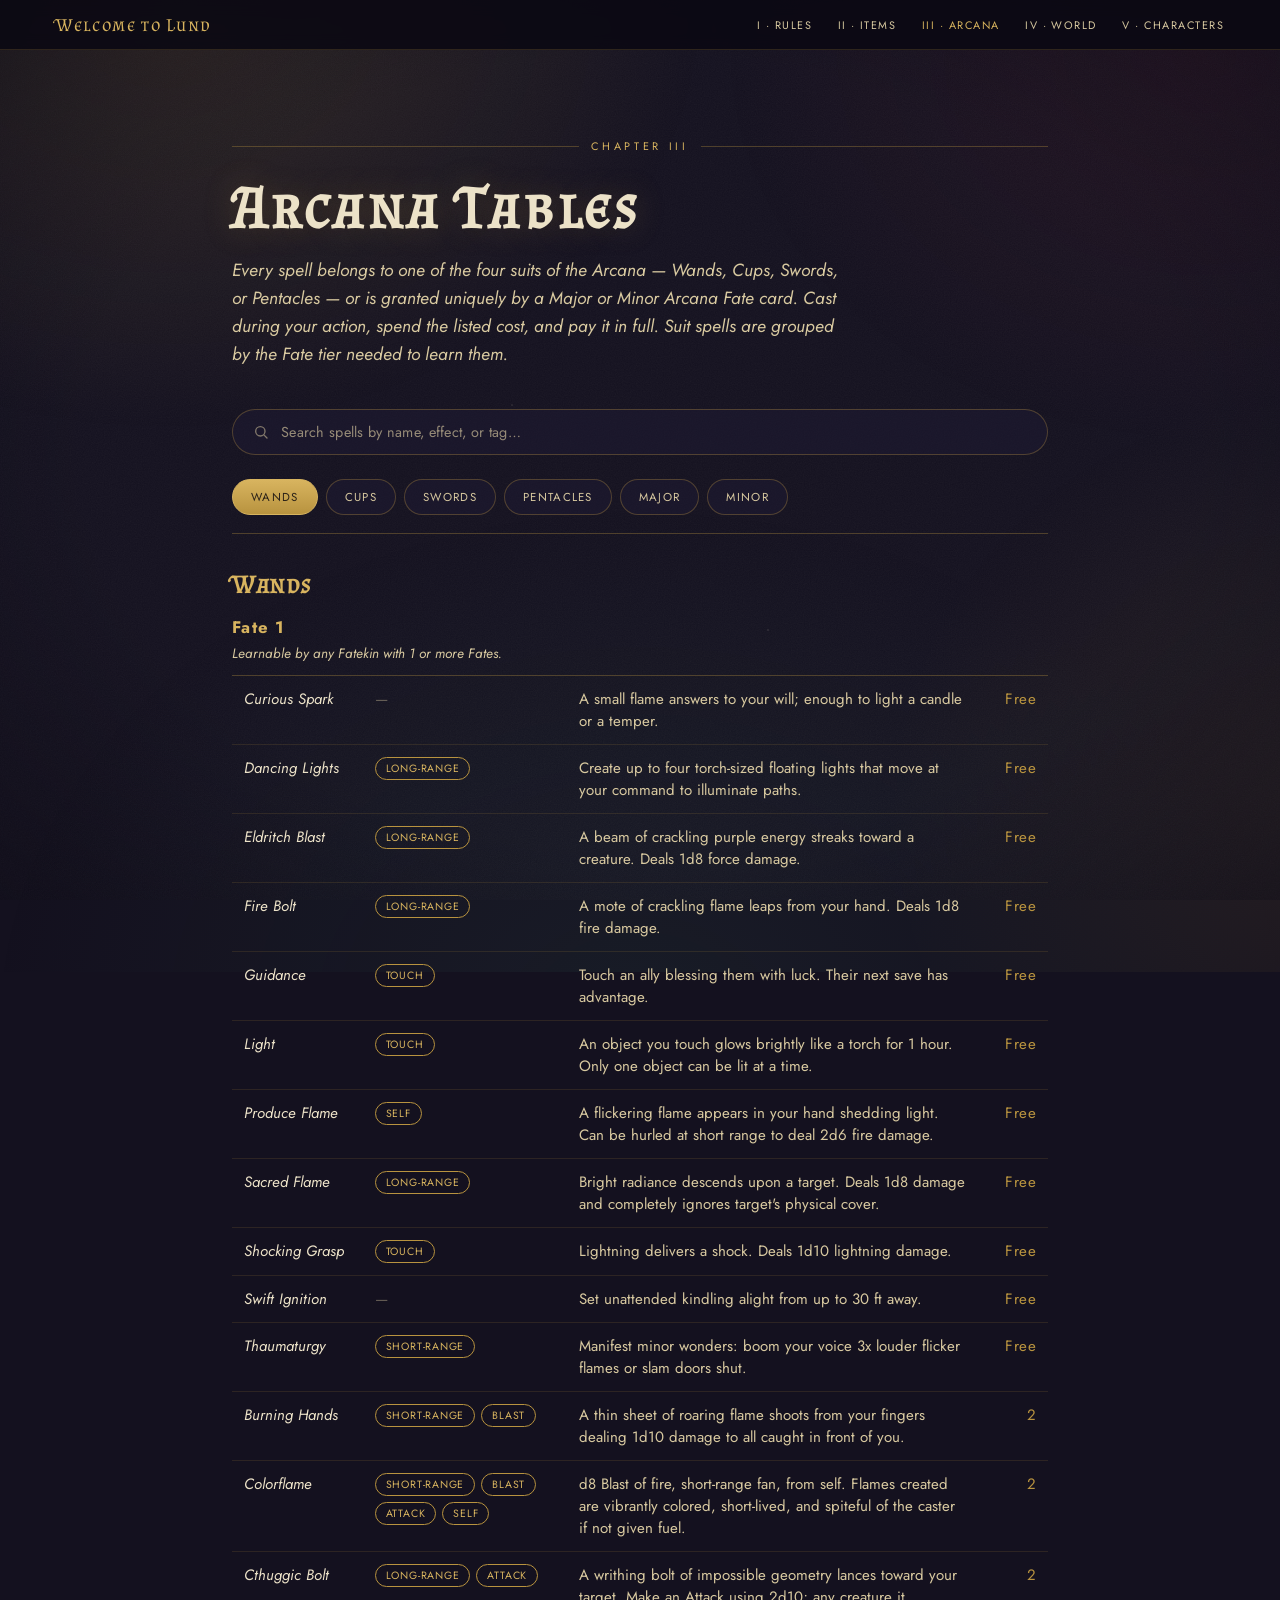
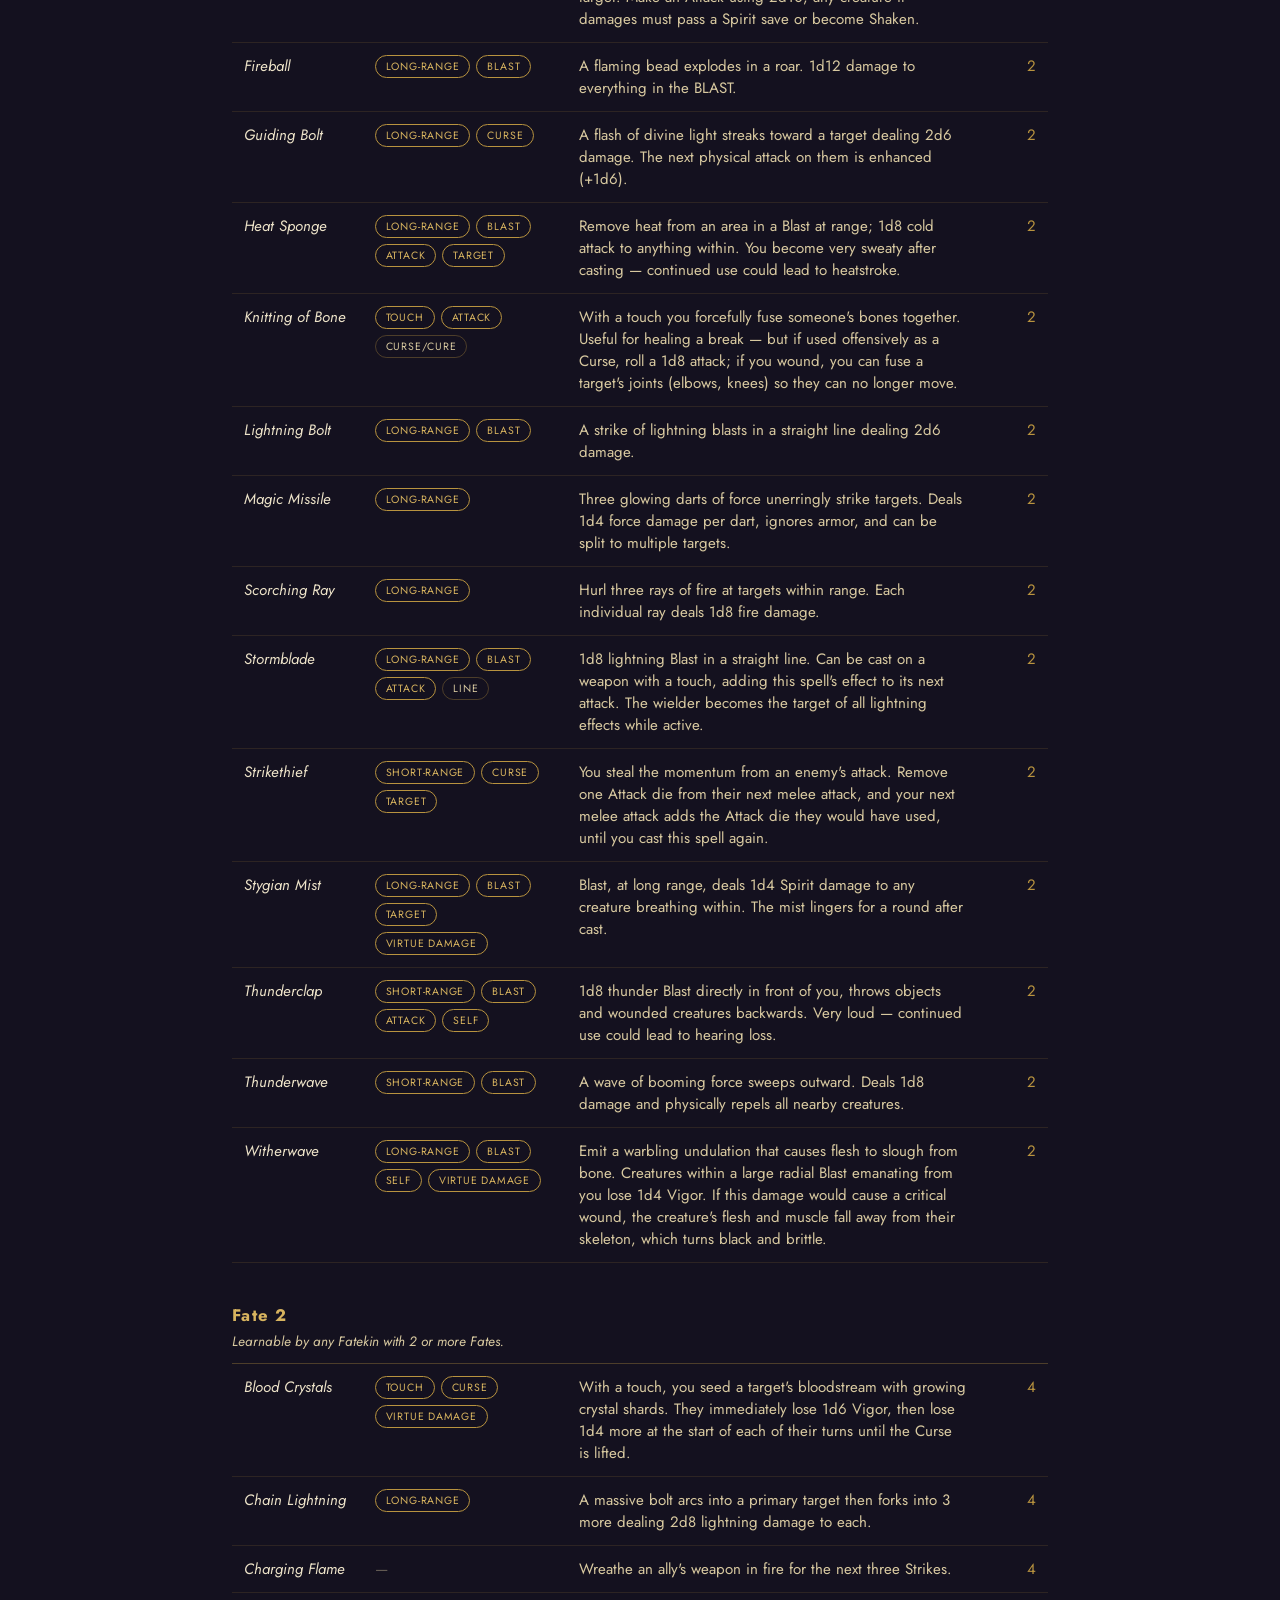
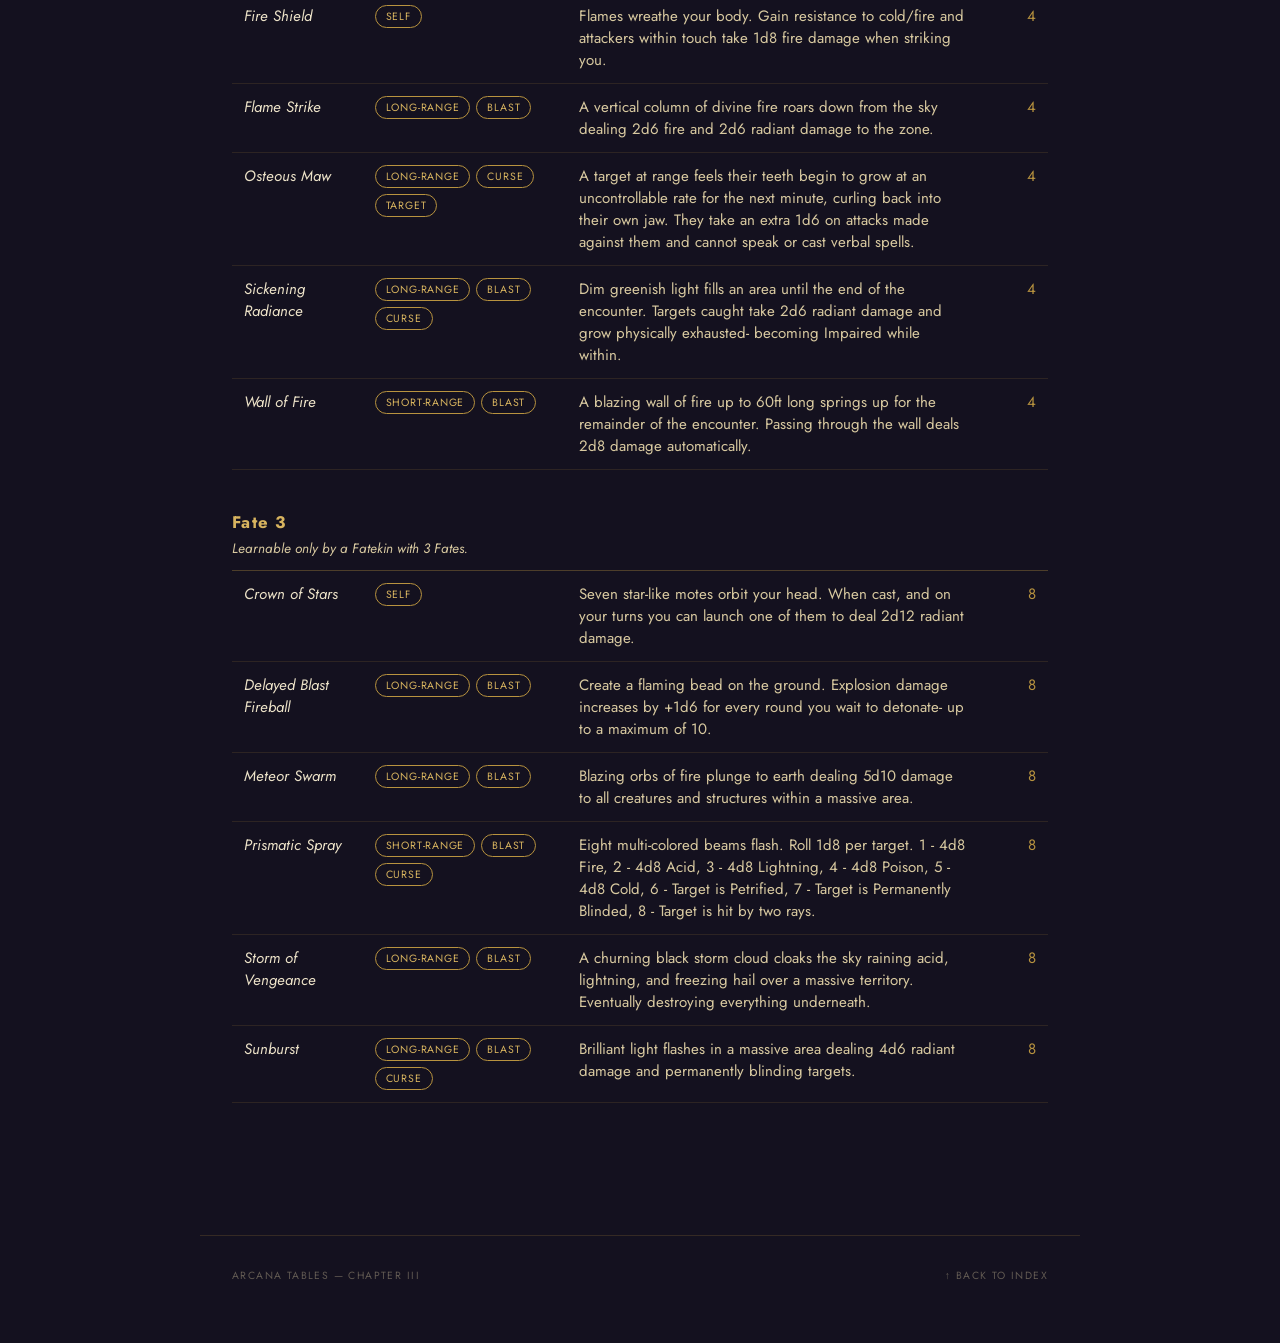
==== commit cd906606: "spell changes, remove dupes" ====
--- a/arcana-tables.html
+++ b/arcana-tables.html
@@ -124,6 +124,17 @@
     overflow-wrap: break-word;
   }
   table.arcana td.spell-name{ color: var(--parchment); font-style:italic; width:16%; }
+  table.arcana td.spell-name .spell-source{
+    display:block;
+    font-style:normal;
+    font-family:'Jost', sans-serif;
+    font-size:0.62rem;
+    letter-spacing:0.08em;
+    text-transform:uppercase;
+    color: var(--parchment-dim);
+    opacity:0.6;
+    margin-top:3px;
+  }
   table.arcana td.tags-cell{ width:25%; }
   table.arcana tr:hover td{ background: rgba(184,147,63,0.05); }
   table.arcana td.cost{
@@ -218,9 +229,9 @@
   <div class="eyebrow">Chapter III</div>
   <h1>Arcana Tables</h1>
   <p class="lede">
-    Every spell belongs to one of the four suits of the Arcana — Wands, Cups, Swords, or Pentacles.
-    Cast during your action, spend the listed cost, and pay it in full. Spells are grouped by the
-    Fate tier needed to learn them.
+    Every spell belongs to one of the four suits of the Arcana — Wands, Cups, Swords, or Pentacles —
+    or is granted uniquely by a Major or Minor Arcana Fate card. Cast during your action, spend the
+    listed cost, and pay it in full. Suit spells are grouped by the Fate tier needed to learn them.
   </p>
 </div>
 
@@ -236,6 +247,8 @@
     <button class="cat-tab" data-school="cups">Cups</button>
     <button class="cat-tab" data-school="swords">Swords</button>
     <button class="cat-tab" data-school="pentacles">Pentacles</button>
+    <button class="cat-tab" data-school="major">Major</button>
+    <button class="cat-tab" data-school="minor">Minor</button>
   </div>
 
   <p class="no-results" id="arcanaNoResults">No spells match your search.</p>
@@ -259,6 +272,18 @@
     <h2>Pentacles</h2>
     <div class="fate-tier-group" id="table-pentacles"></div>
   </section>
+
+  <section class="school-section hidden" data-school="major">
+    <h2>Major Arcana</h2>
+    <p class="fate-tier-note">One unique spell per Major Arcana Fate card — chosen instead of that card's Gift when it's drawn.</p>
+    <div id="table-major"></div>
+  </section>
+
+  <section class="school-section hidden" data-school="minor">
+    <h2>Minor Arcana</h2>
+    <p class="fate-tier-note">One unique spell per Minor Arcana Fate card — chosen instead of that card's Gift when it's drawn.</p>
+    <div id="table-minor"></div>
+  </section>
 </main>
 
 <footer class="site-footer">
@@ -269,9 +294,13 @@
 <div id="qualityTooltip"></div>
 
 <script src="spells-data.js"></script>
+<script src="fates-data.js"></script>
 <script>
   const KNOWN_TAG_DEFS = {
     "self": "Self — the spell affects only its caster.",
+    "target": "Target — the spell targets a creature or object, rather than the caster or an area.",
+    "attack": "Attack — the spell deals damage through an Attack, resolved like a normal Attack: Guard and Armor reduce the damage before it lands.",
+    "virtue damage": "Virtue Damage — the spell deals damage directly to a Virtue, ignoring both Guard and Armor entirely.",
     "touch": "Touch — the spell requires physical contact with its target, within a meter.",
     "short-range": "Short-Range — effective within 10 meters.",
     "long-range": "Long-Range — effective within 50 meters.",
@@ -281,7 +310,9 @@
   };
 
   function costLabel(cost){
-    return cost === 0 ? 'Free' : String(cost);
+    if(cost === 0) return 'Free';
+    if(cost === null || cost === undefined) return '<span style="opacity:0.4;">—</span>';
+    return String(cost);
   }
 
   function renderTags(tags){
@@ -302,7 +333,7 @@
   function renderSpellRows(spells){
     return spells.map(spell => `
       <tr>
-        <td class="spell-name">${spell.name}</td>
+        <td class="spell-name">${spell.name}${spell.source ? `<span class="spell-source">${spell.source}</span>` : ''}</td>
         <td class="tags-cell">${renderTags(spell.tags)}</td>
         <td>${spell.effect}</td>
         <td class="cost">${costLabel(spell.cost)}</td>
@@ -310,20 +341,82 @@
     `).join('');
   }
 
-  /* ---------- Search ---------- */
-  const SUITS = ['wands', 'cups', 'swords', 'pentacles'];
+  /* ---------- Major / Minor Arcana, derived from Fate card data ---------- */
+  const MAJOR_ARCANA_NAMES = [
+    "The Fool", "The Magician", "The High Priestess", "The Empress", "The Emperor", "The Hierophant",
+    "The Lovers", "The Chariot", "Strength", "The Hermit", "Wheel of Fortune", "Justice", "The Hanged Man",
+    "Death", "Temperance", "The Devil", "The Tower", "The Star", "The Moon", "The Sun", "Judgement", "The World"
+  ];
+
+  // Fate spells are written as "Name (cost, tags): effect" or "Name: effect" (no cost/tags).
+  // Parse that free text into the same {name, tags, cost, effect} shape SPELLS_DATA uses.
+  function parseFateSpell(cardName, raw){
+    if(!raw) return null;
+    let name, paren, effect;
+    let m = raw.match(/^(.+?)\s*\(([^)]*)\):\s*([\s\S]*)$/);
+    if(m){
+      name = m[1].trim();
+      paren = m[2].trim();
+      effect = m[3].trim();
+    } else {
+      m = raw.match(/^(.+?):\s*([\s\S]*)$/);
+      if(!m) return null;
+      name = m[1].trim();
+      paren = '';
+      effect = m[2].trim();
+    }
+    let cost = null;
+    let tags = [];
+    if(paren){
+      const parts = paren.split(',').map(p => p.trim()).filter(Boolean);
+      if(parts.length && /^\d+$/.test(parts[0])){
+        cost = parseInt(parts[0], 10);
+        tags = parts.slice(1);
+      } else {
+        tags = parts;
+      }
+    }
+    return { name, tags, cost, effect, source: cardName };
+  }
+
+  function buildFateSpellList(cardNames){
+    return cardNames
+      .map(cardName => parseFateSpell(cardName, (FATE_FLAVOR[cardName] || {}).spell))
+      .filter(Boolean);
+  }
+
+  const MINOR_ARCANA_NAMES = Object.keys(FATE_FLAVOR).filter(n => !MAJOR_ARCANA_NAMES.includes(n));
+  const MAJOR_SPELLS = buildFateSpellList(MAJOR_ARCANA_NAMES);
+  const MINOR_SPELLS = buildFateSpellList(MINOR_ARCANA_NAMES);
+
+  /* ---------- Search & rendering, across all six categories ---------- */
+  const CATEGORIES = {
+    wands:     { mode: 'tiered', spells: () => SPELLS_DATA.wands },
+    cups:      { mode: 'tiered', spells: () => SPELLS_DATA.cups },
+    swords:    { mode: 'tiered', spells: () => SPELLS_DATA.swords },
+    pentacles: { mode: 'tiered', spells: () => SPELLS_DATA.pentacles },
+    major:     { mode: 'flat', spells: () => MAJOR_SPELLS },
+    minor:     { mode: 'flat', spells: () => MINOR_SPELLS }
+  };
   let searchQuery = '';
 
   function matchesQuery(spell, q){
     if(!q) return true;
-    const haystack = [spell.name, spell.effect, ...(spell.tags || [])].join(' ').toLowerCase();
+    const haystack = [spell.name, spell.effect, spell.source, ...(spell.tags || [])].filter(Boolean).join(' ').toLowerCase();
     return haystack.includes(q);
   }
 
-  function renderTable(suitKey, containerId){
+  function renderTable(categoryKey, containerId){
     const q = searchQuery.trim().toLowerCase();
-    const spells = (SPELLS_DATA[suitKey] || []).filter(s => matchesQuery(s, q));
+    const cfg = CATEGORIES[categoryKey];
+    const spells = cfg.spells().filter(s => matchesQuery(s, q));
     const container = document.getElementById(containerId);
+
+    if(cfg.mode === 'flat'){
+      container.innerHTML = spells.length ? `<table class="arcana">${renderSpellRows(spells)}</table>` : '';
+      return;
+    }
+
     container.innerHTML = FATE_TIERS.map(tier => {
       const tierSpells = spells
         .filter(s => tier.test(s.cost))
@@ -340,7 +433,7 @@
   }
 
   function renderAllTables(){
-    SUITS.forEach(suit => renderTable(suit, `table-${suit}`));
+    Object.keys(CATEGORIES).forEach(key => renderTable(key, `table-${key}`));
   }
 
   renderAllTables();
@@ -351,9 +444,9 @@
   const searchClear = document.getElementById('arcanaSearchClear');
   const noResultsEl = document.getElementById('arcanaNoResults');
 
-  function suitHasResults(suit){
+  function categoryHasResults(key){
     const q = searchQuery.trim().toLowerCase();
-    return (SPELLS_DATA[suit] || []).some(s => matchesQuery(s, q));
+    return CATEGORIES[key].spells().some(s => matchesQuery(s, q));
   }
 
   function updateVisibility(){
@@ -361,11 +454,11 @@
     searchClear.classList.toggle('visible', q.length > 0);
 
     if(q){
-      // Search mode: show every suit that has a match, ignore the active tab,
+      // Search mode: show every category that has a match, ignore the active tab,
       // and dim the tabs since they're not driving the view right now.
       let anyVisible = false;
       sections.forEach(s => {
-        const has = suitHasResults(s.dataset.school);
+        const has = categoryHasResults(s.dataset.school);
         s.classList.toggle('hidden', !has);
         if(has) anyVisible = true;
       });
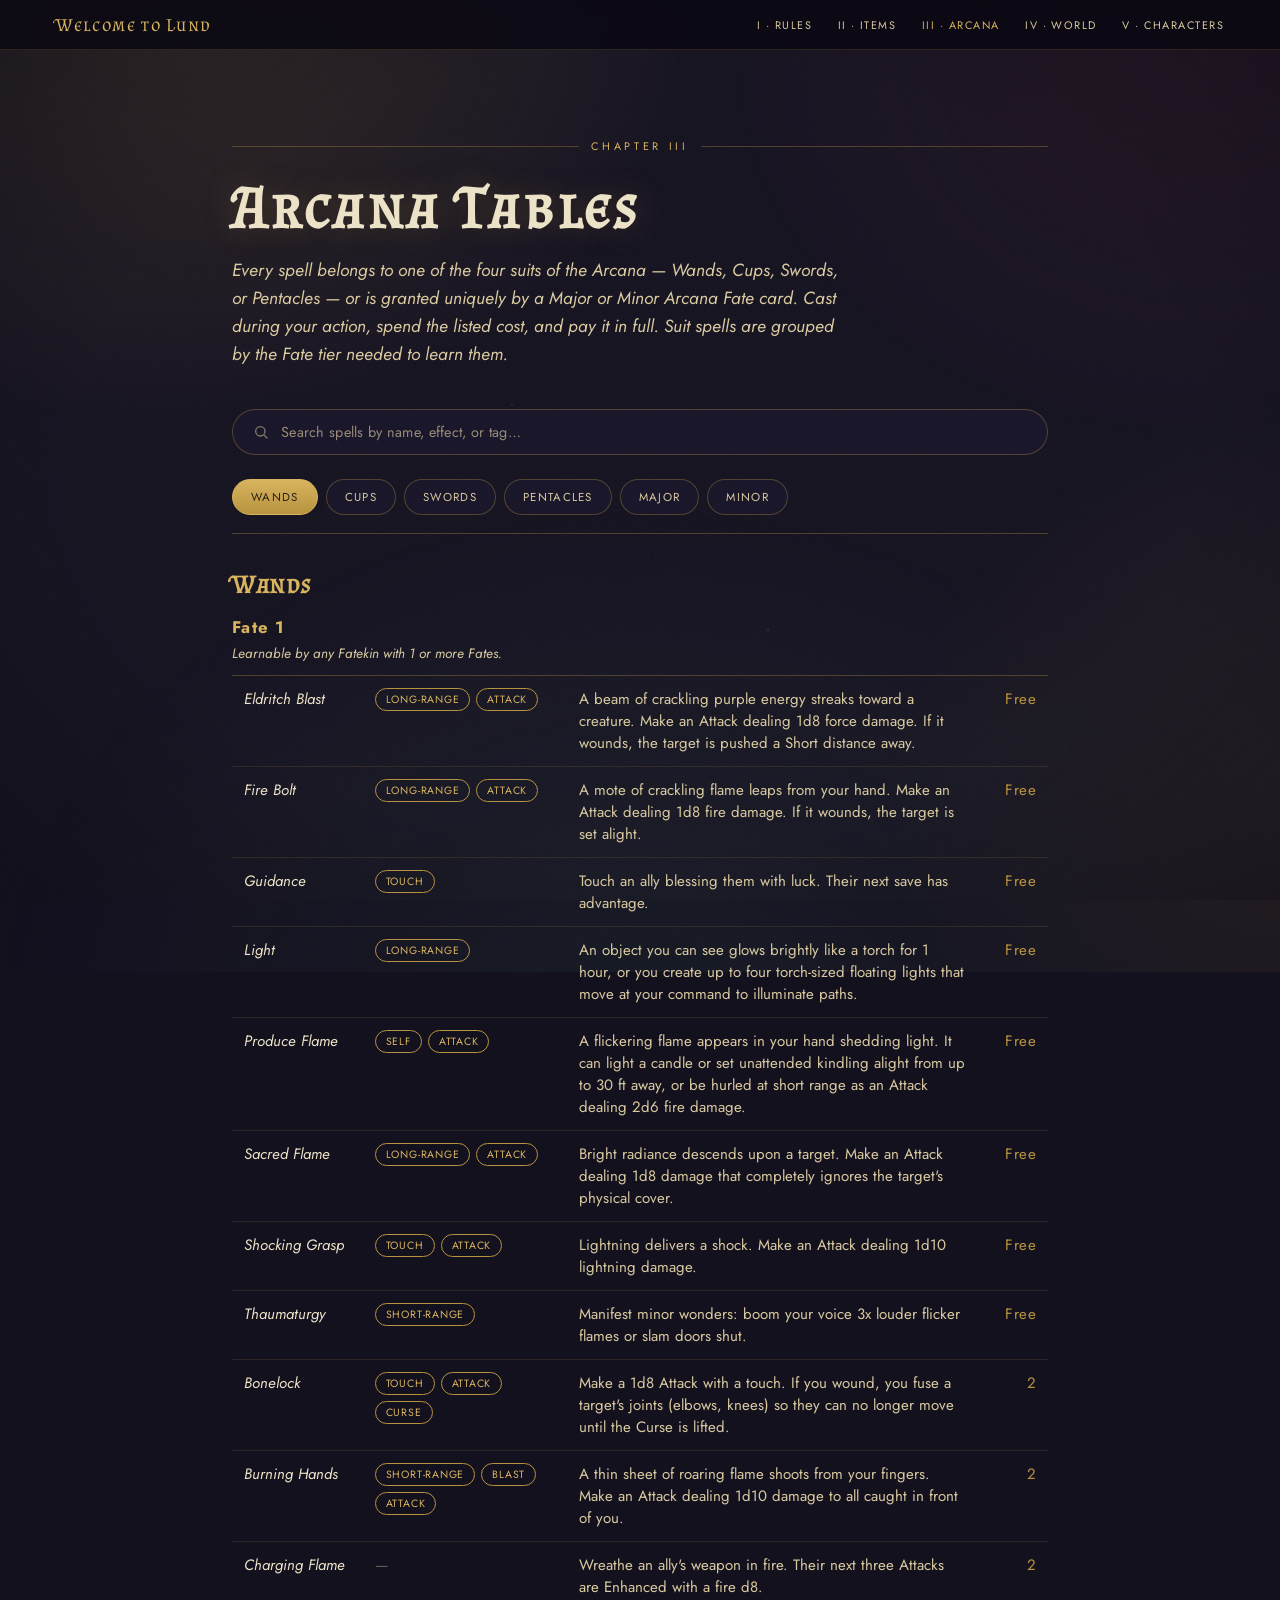
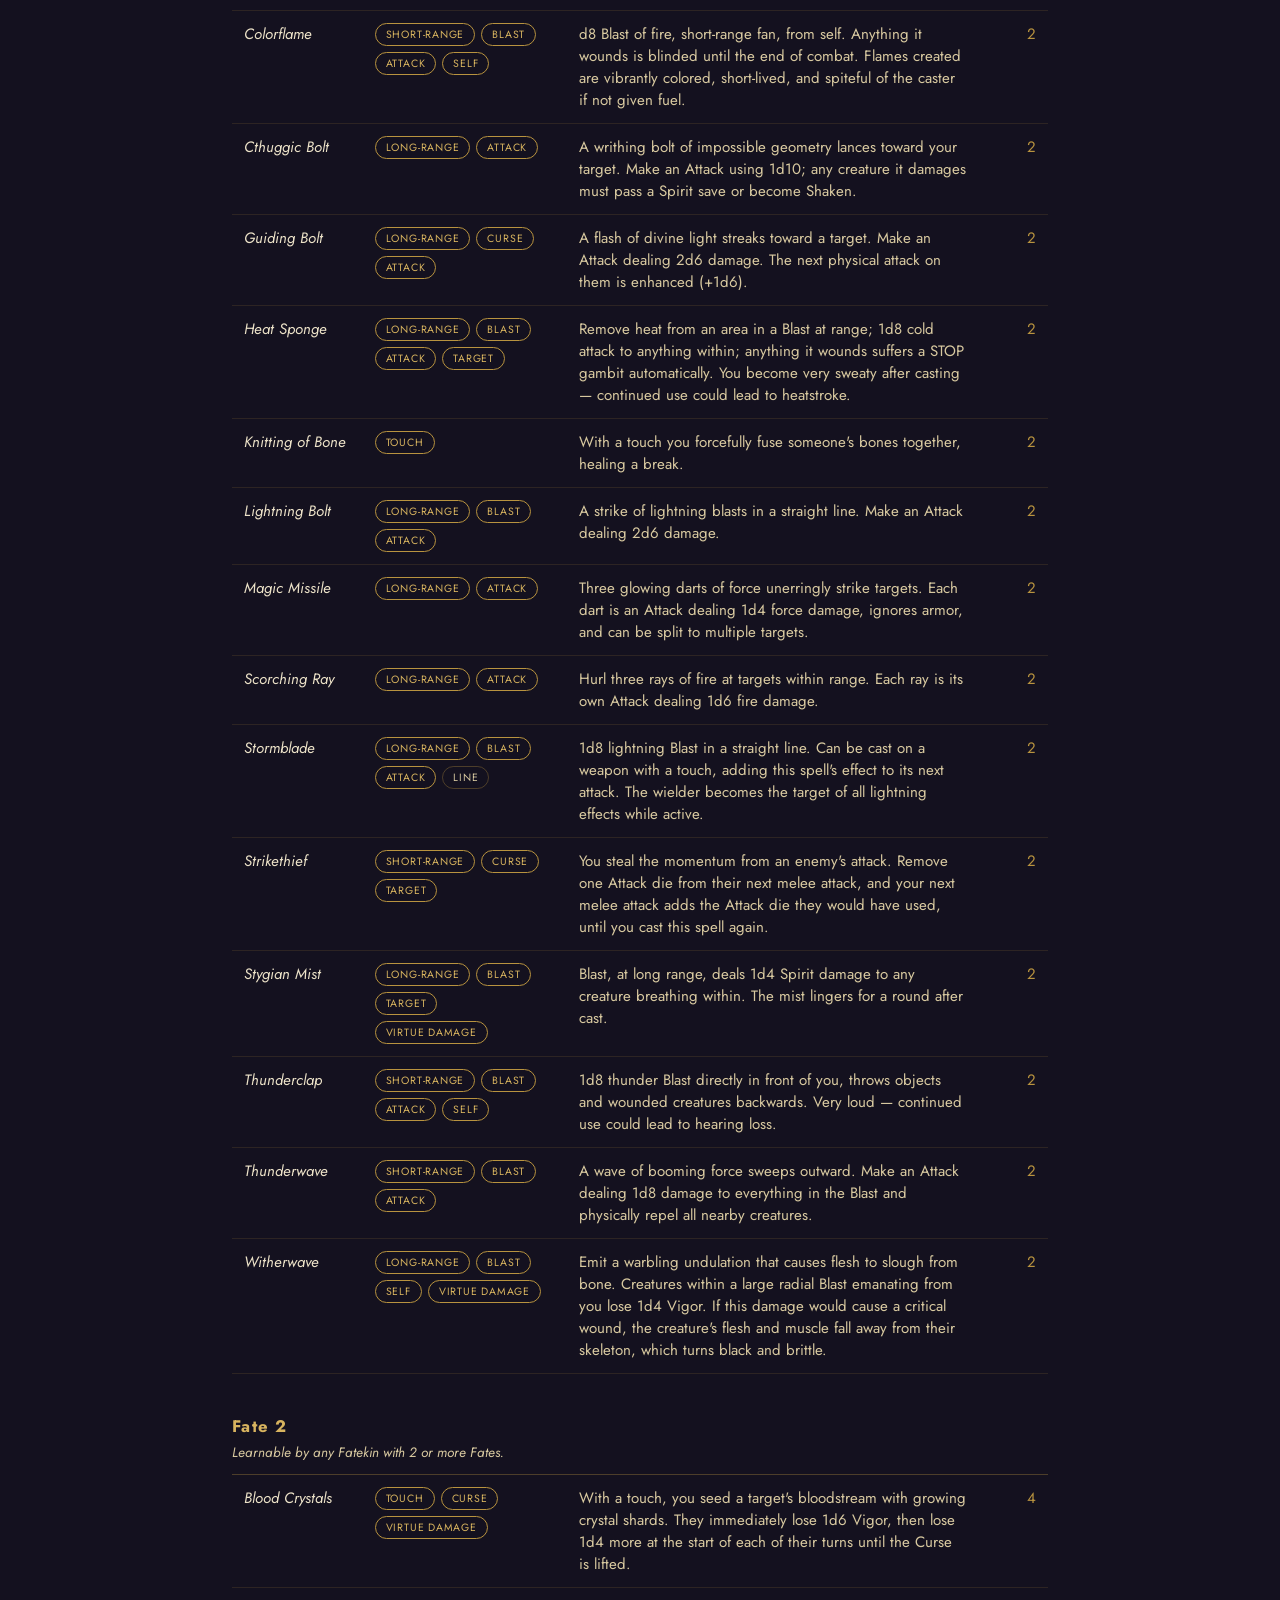
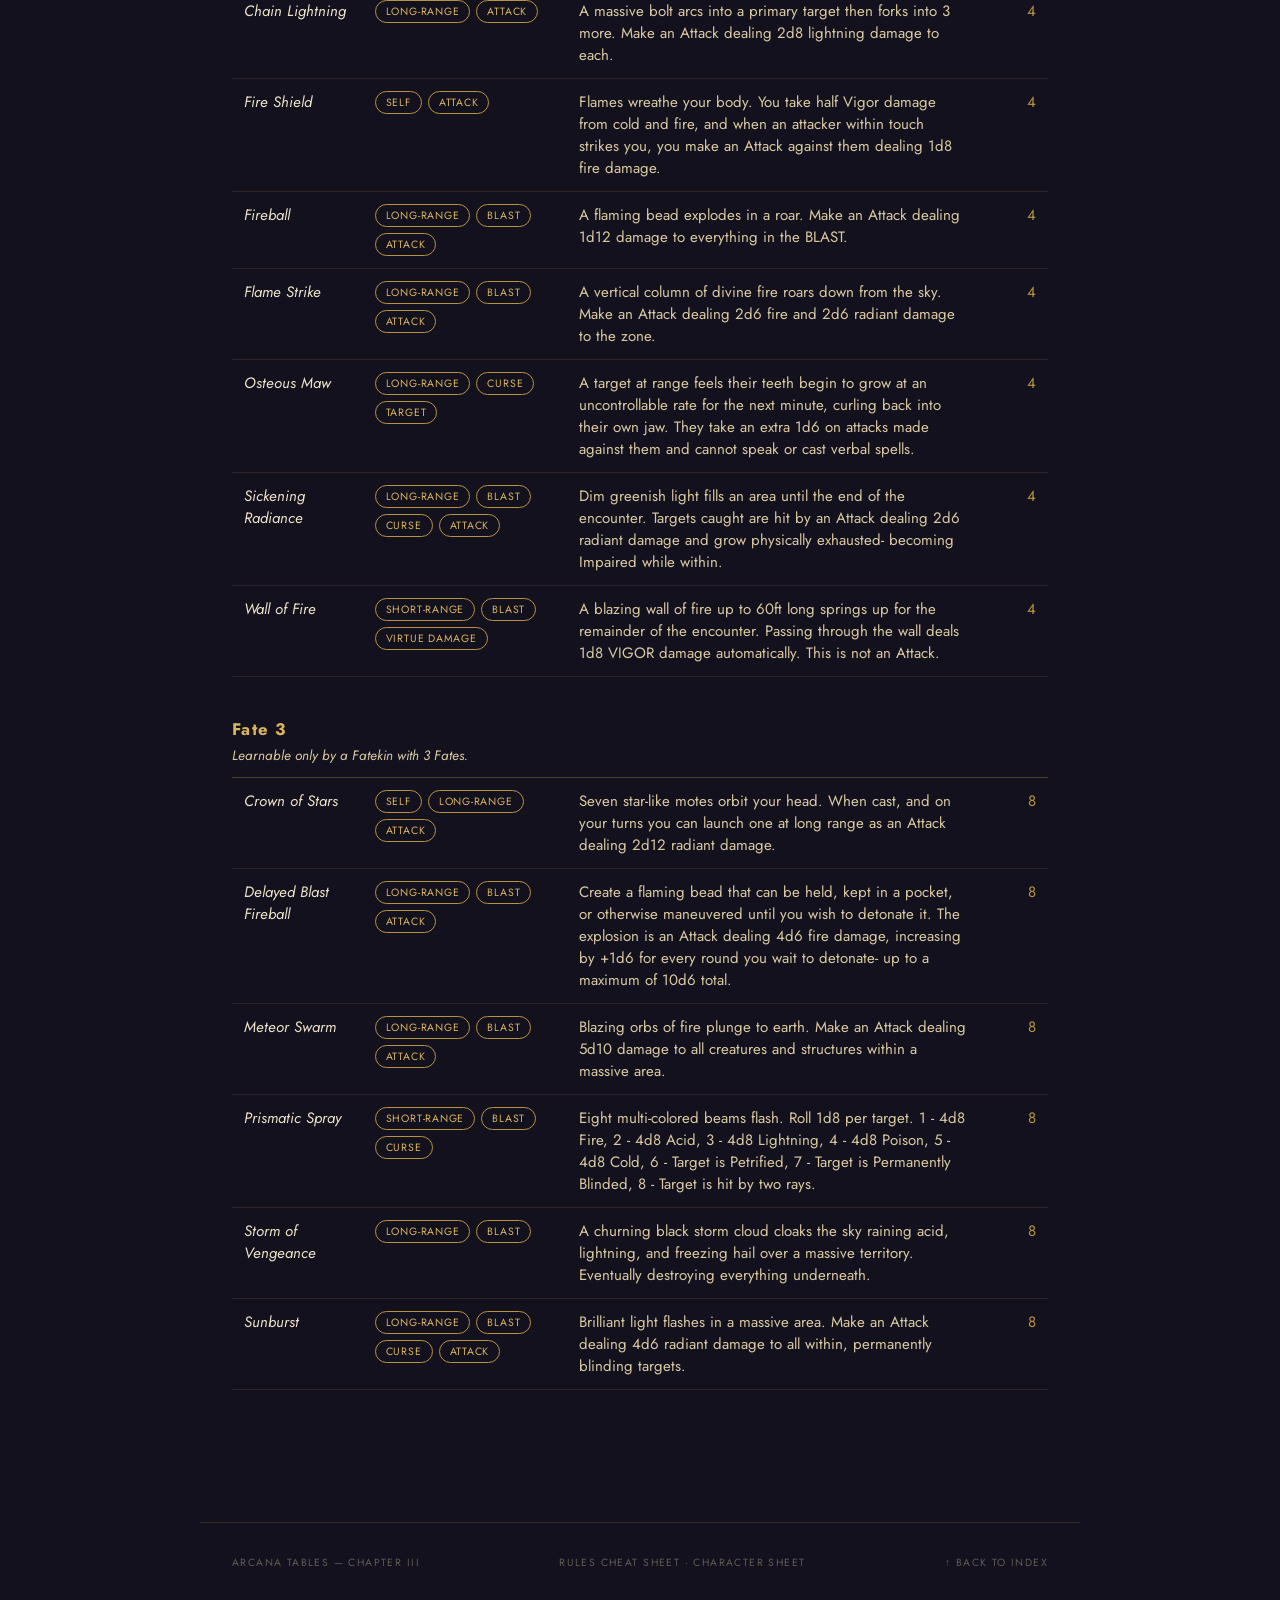
==== commit b21daa4d: "cheat sheet change" ====
--- a/arcana-tables.html
+++ b/arcana-tables.html
@@ -288,6 +288,7 @@
 
 <footer class="site-footer">
   <span>Arcana Tables — Chapter III</span>
+  <span><a href="cheat-sheet.html">Rules Cheat Sheet</a> · <a href="Lund_Sheet_v6.pdf" target="_blank" rel="noopener">Character Sheet</a></span>
   <span><a href="index.html">↑ Back to Index</a></span>
 </footer>
 
--- a/lund-theme.css
+++ b/lund-theme.css
@@ -1,4 +1,4 @@
-/* ================= Lund Codex — shared theme ================= */
+/* ================= Welcome to Lund — shared theme ================= */
 :root{
   --ink: #14111f;
   --ink-deep: #0b0913;
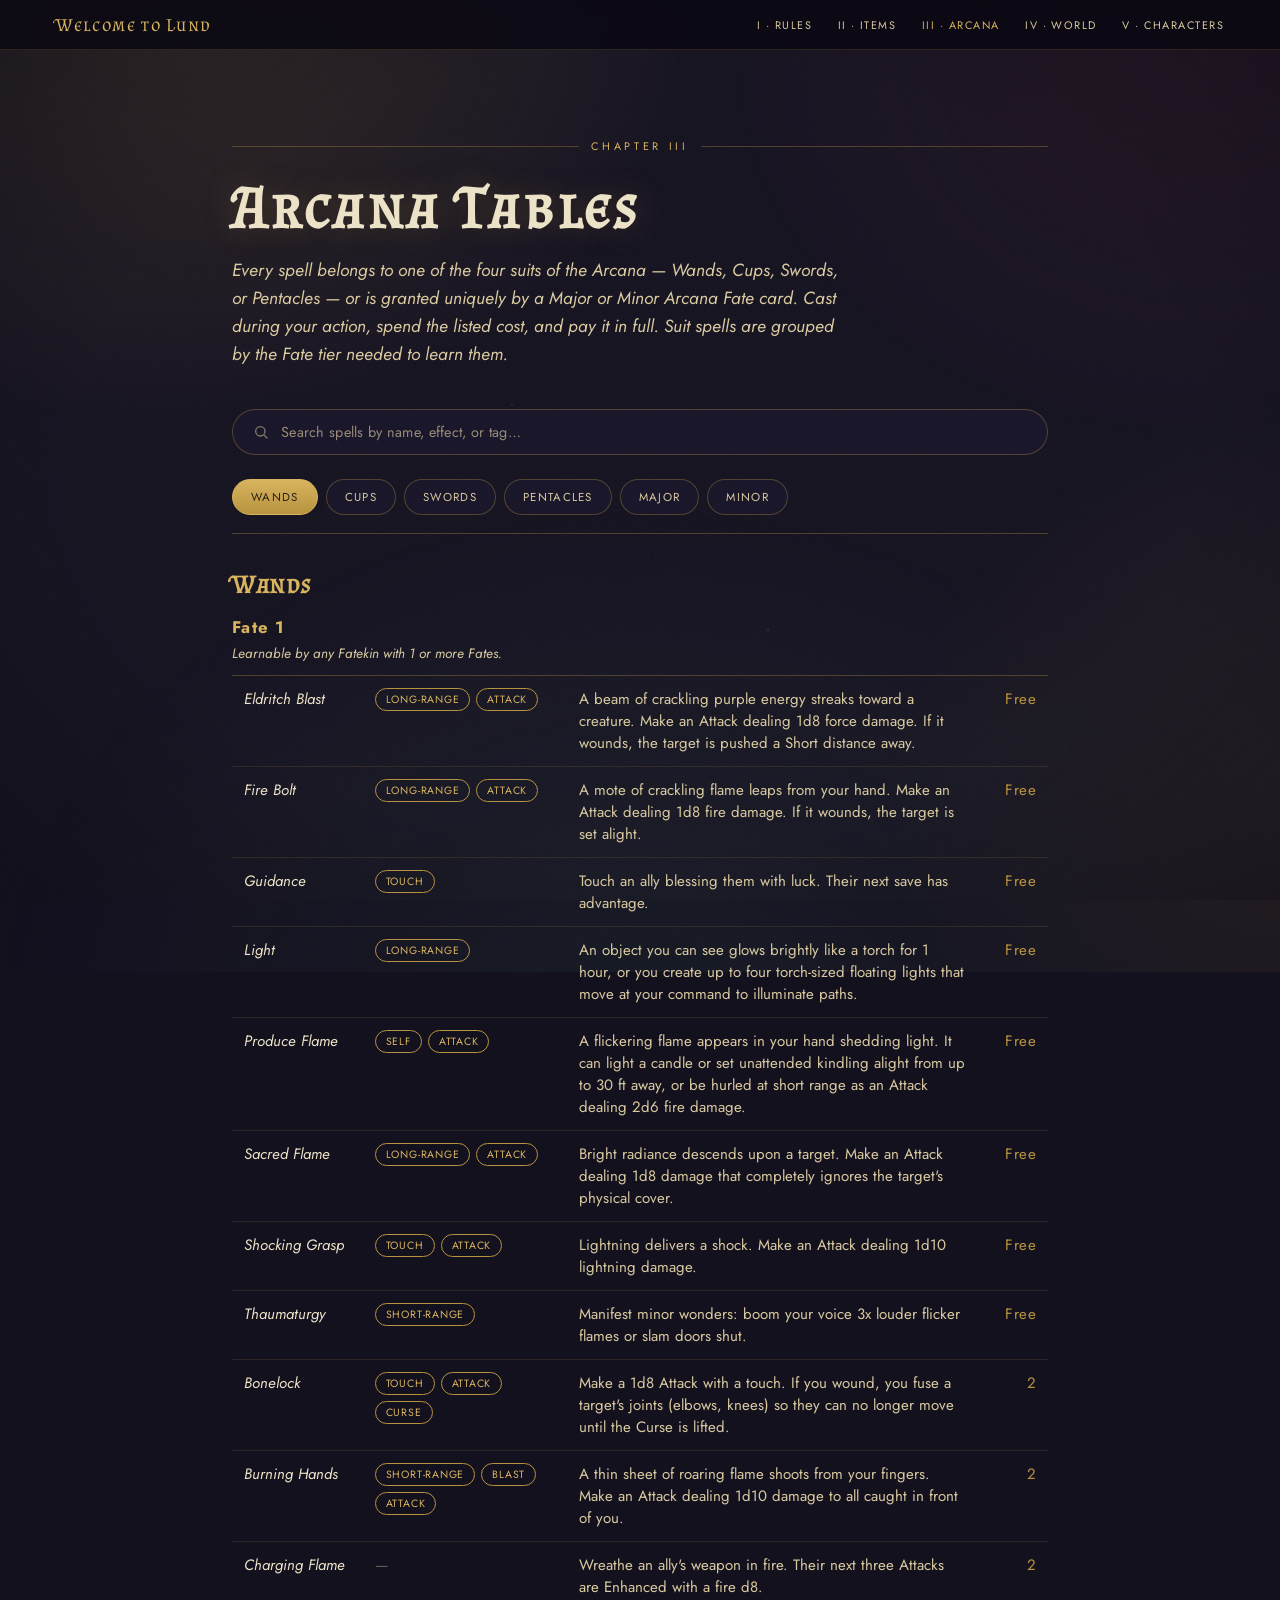
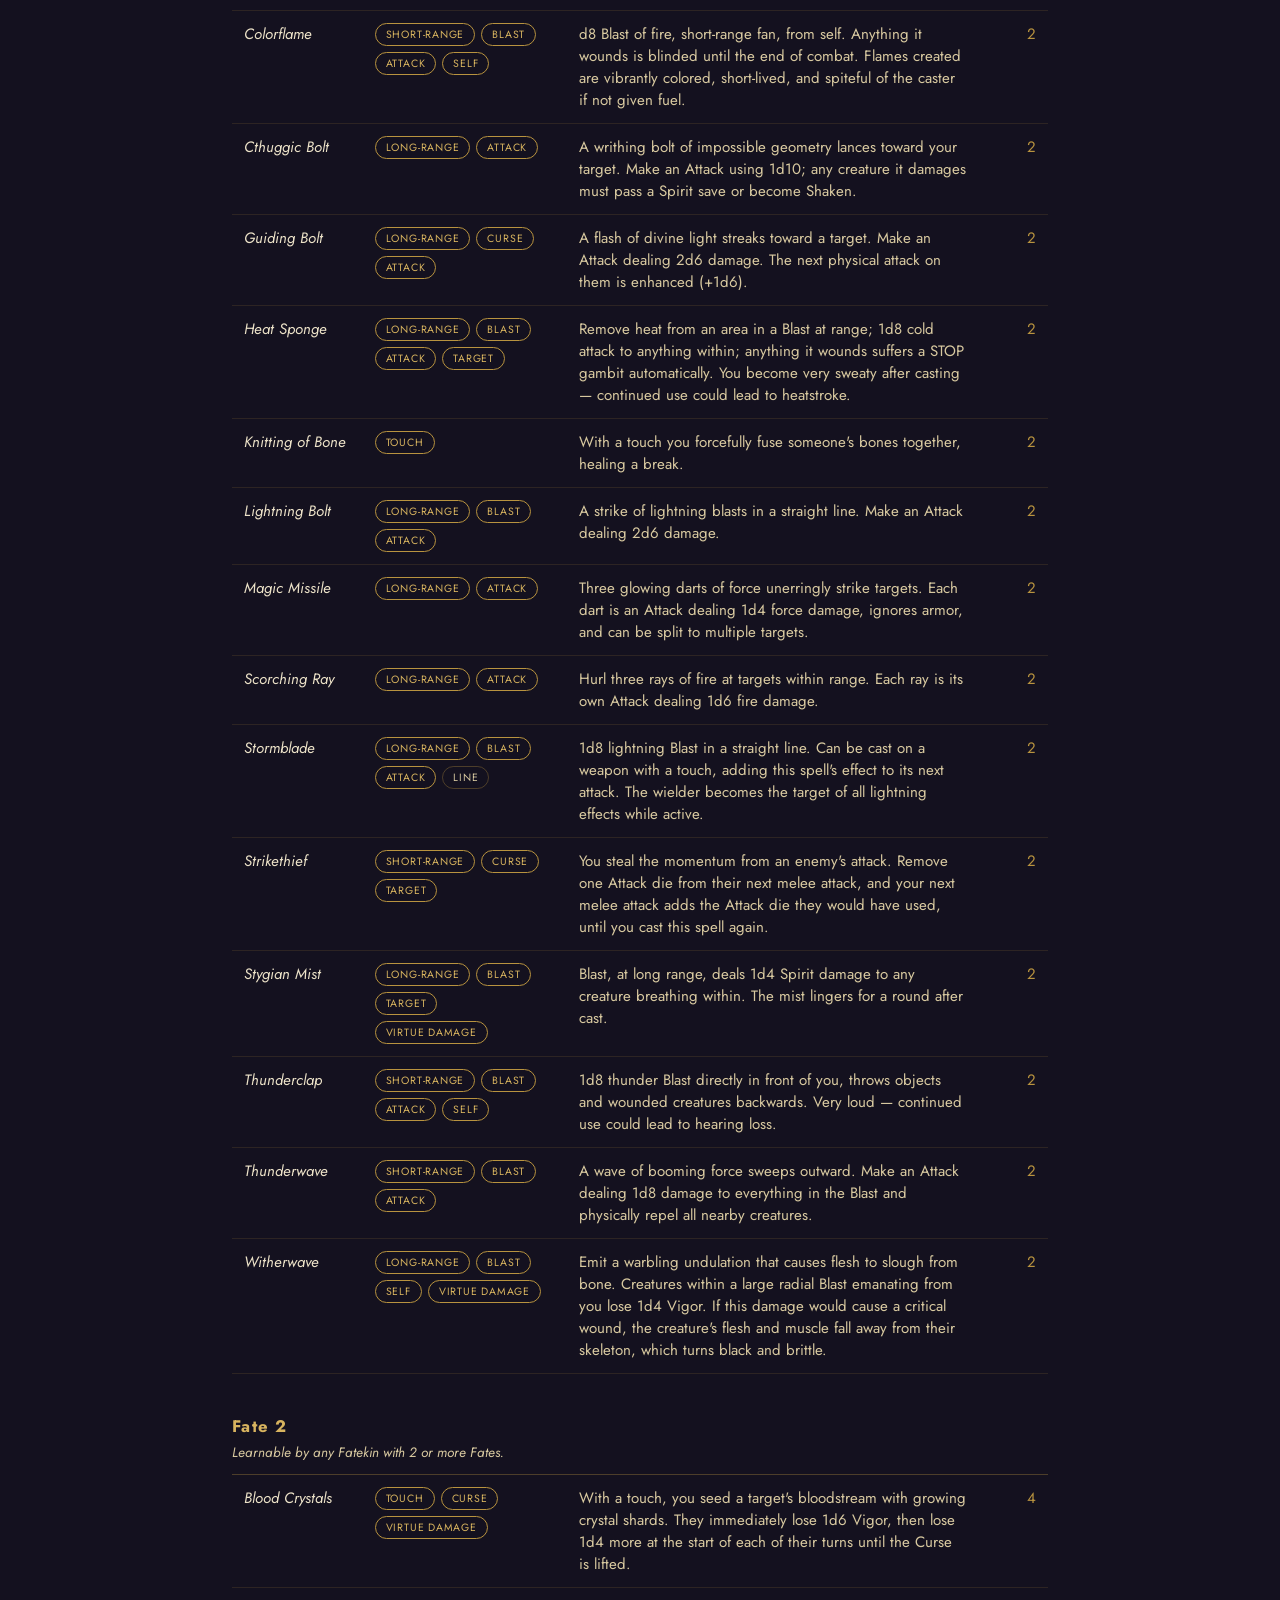
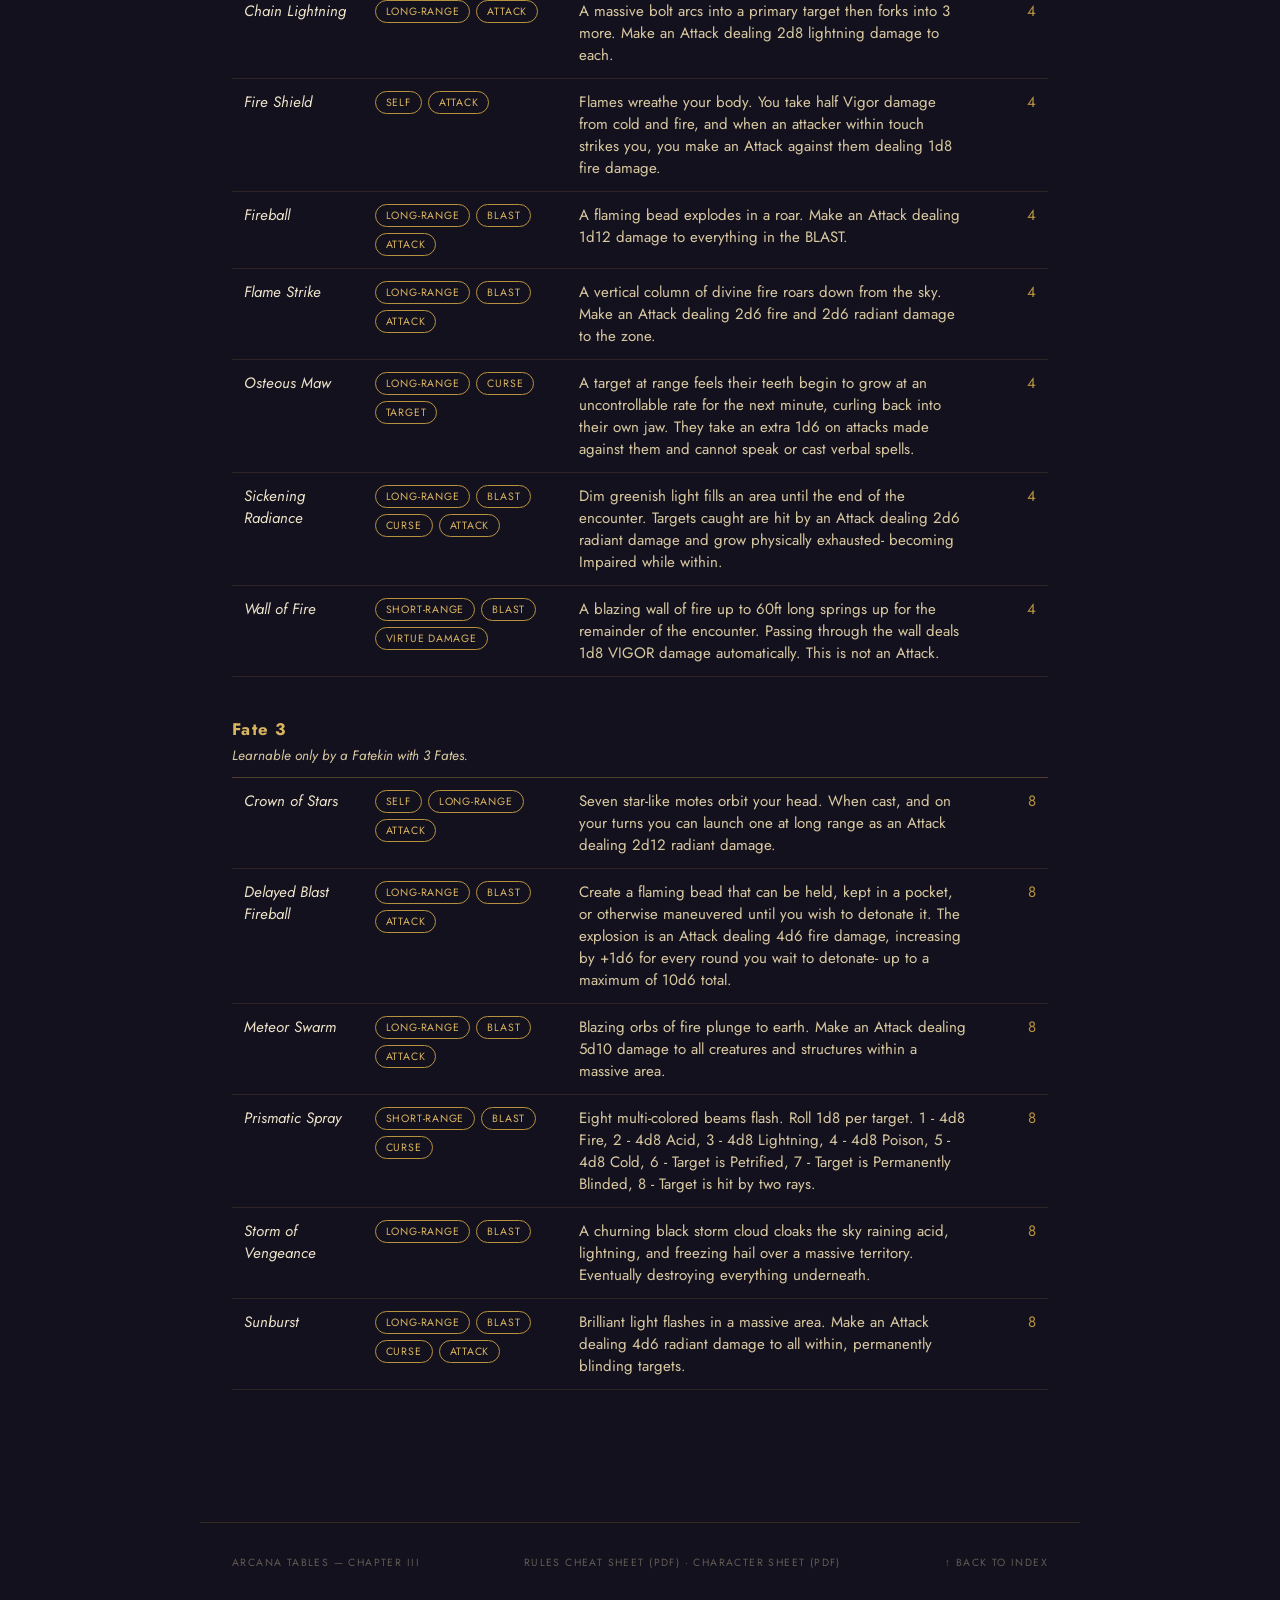
==== commit 12856919: "cheat sheet changes to hosting" ====
--- a/arcana-tables.html
+++ b/arcana-tables.html
@@ -288,7 +288,7 @@
 
 <footer class="site-footer">
   <span>Arcana Tables — Chapter III</span>
-  <span><a href="cheat-sheet.html">Rules Cheat Sheet</a> · <a href="Lund_Sheet_v6.pdf" target="_blank" rel="noopener">Character Sheet</a></span>
+  <span><a href="https://github.com/thehandoffategaming-spec/lund-site/raw/main/Lund_Rules_Cheat_Sheet.pdf" target="_blank" rel="noopener">Rules Cheat Sheet (PDF)</a> · <a href="https://github.com/thehandoffategaming-spec/lund-site/raw/main/Lund_Sheet_v6.pdf" target="_blank" rel="noopener">Character Sheet (PDF)</a></span>
   <span><a href="index.html">↑ Back to Index</a></span>
 </footer>
 
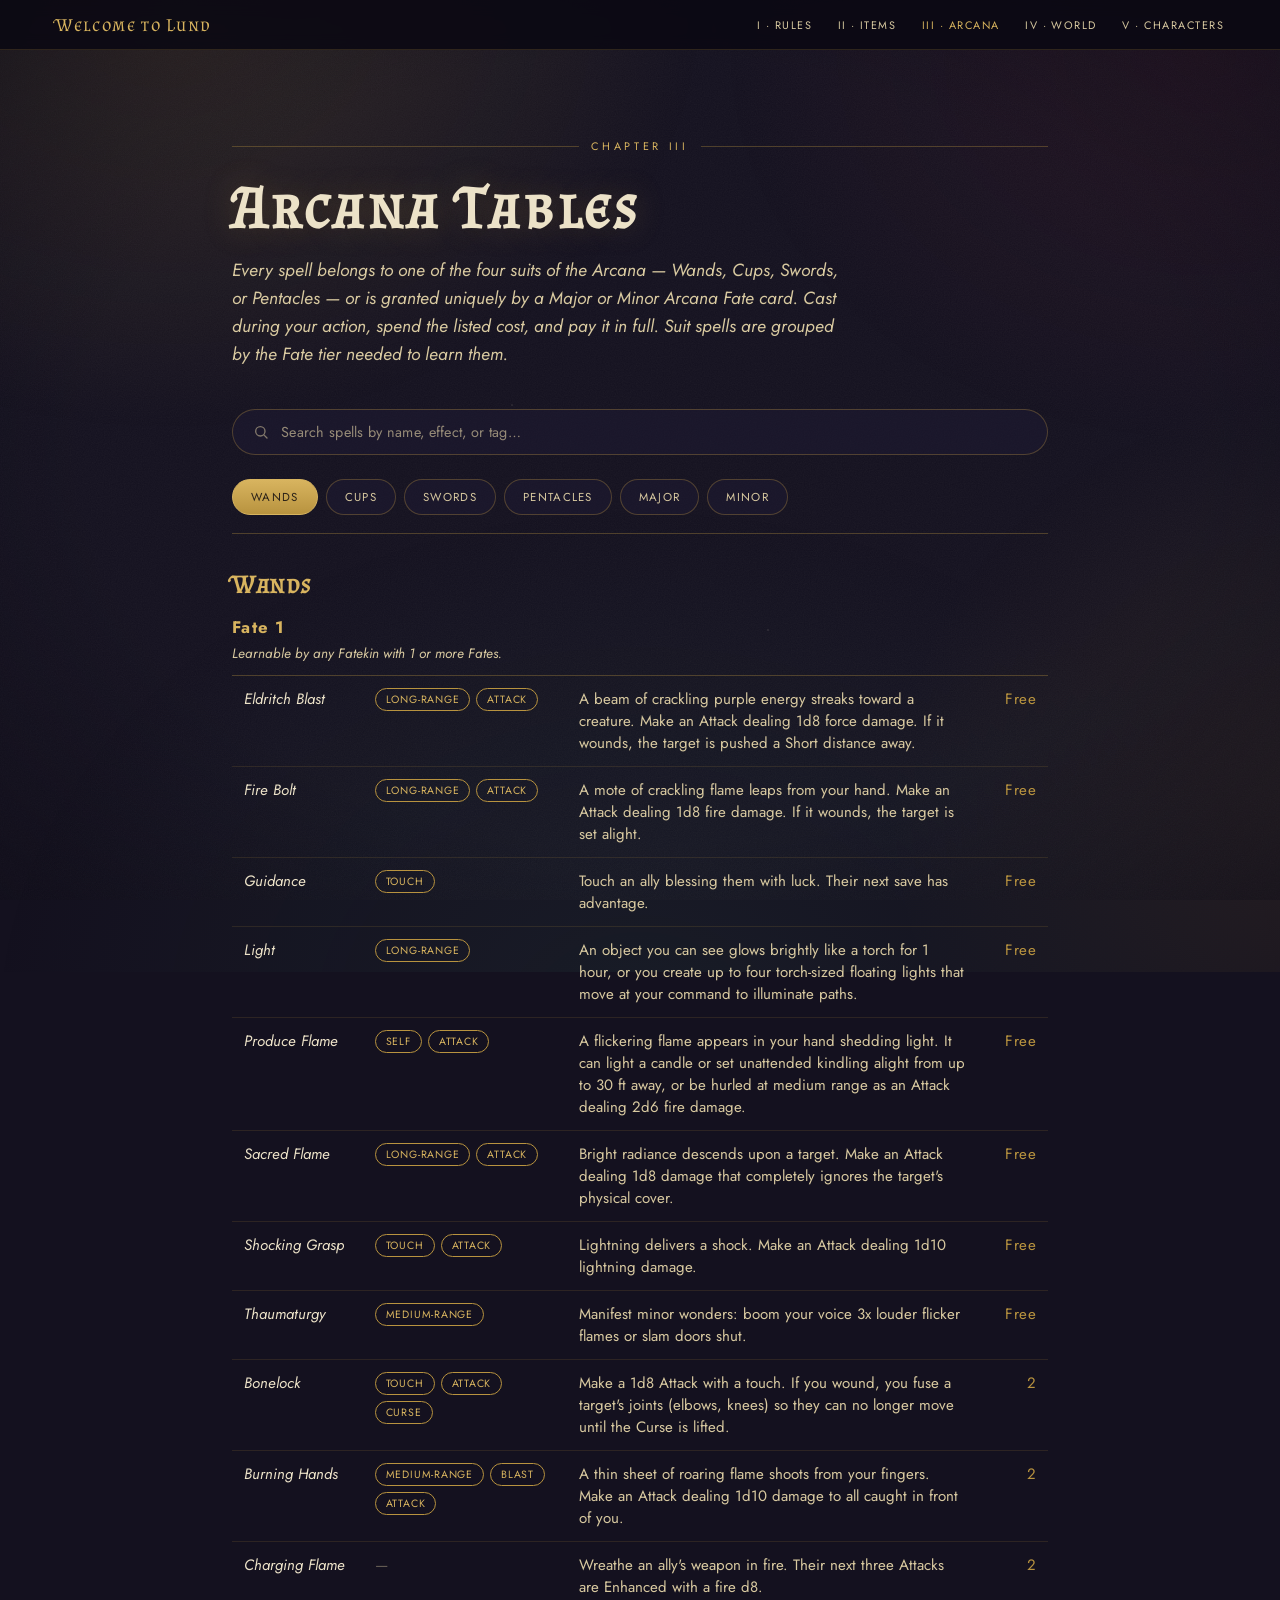
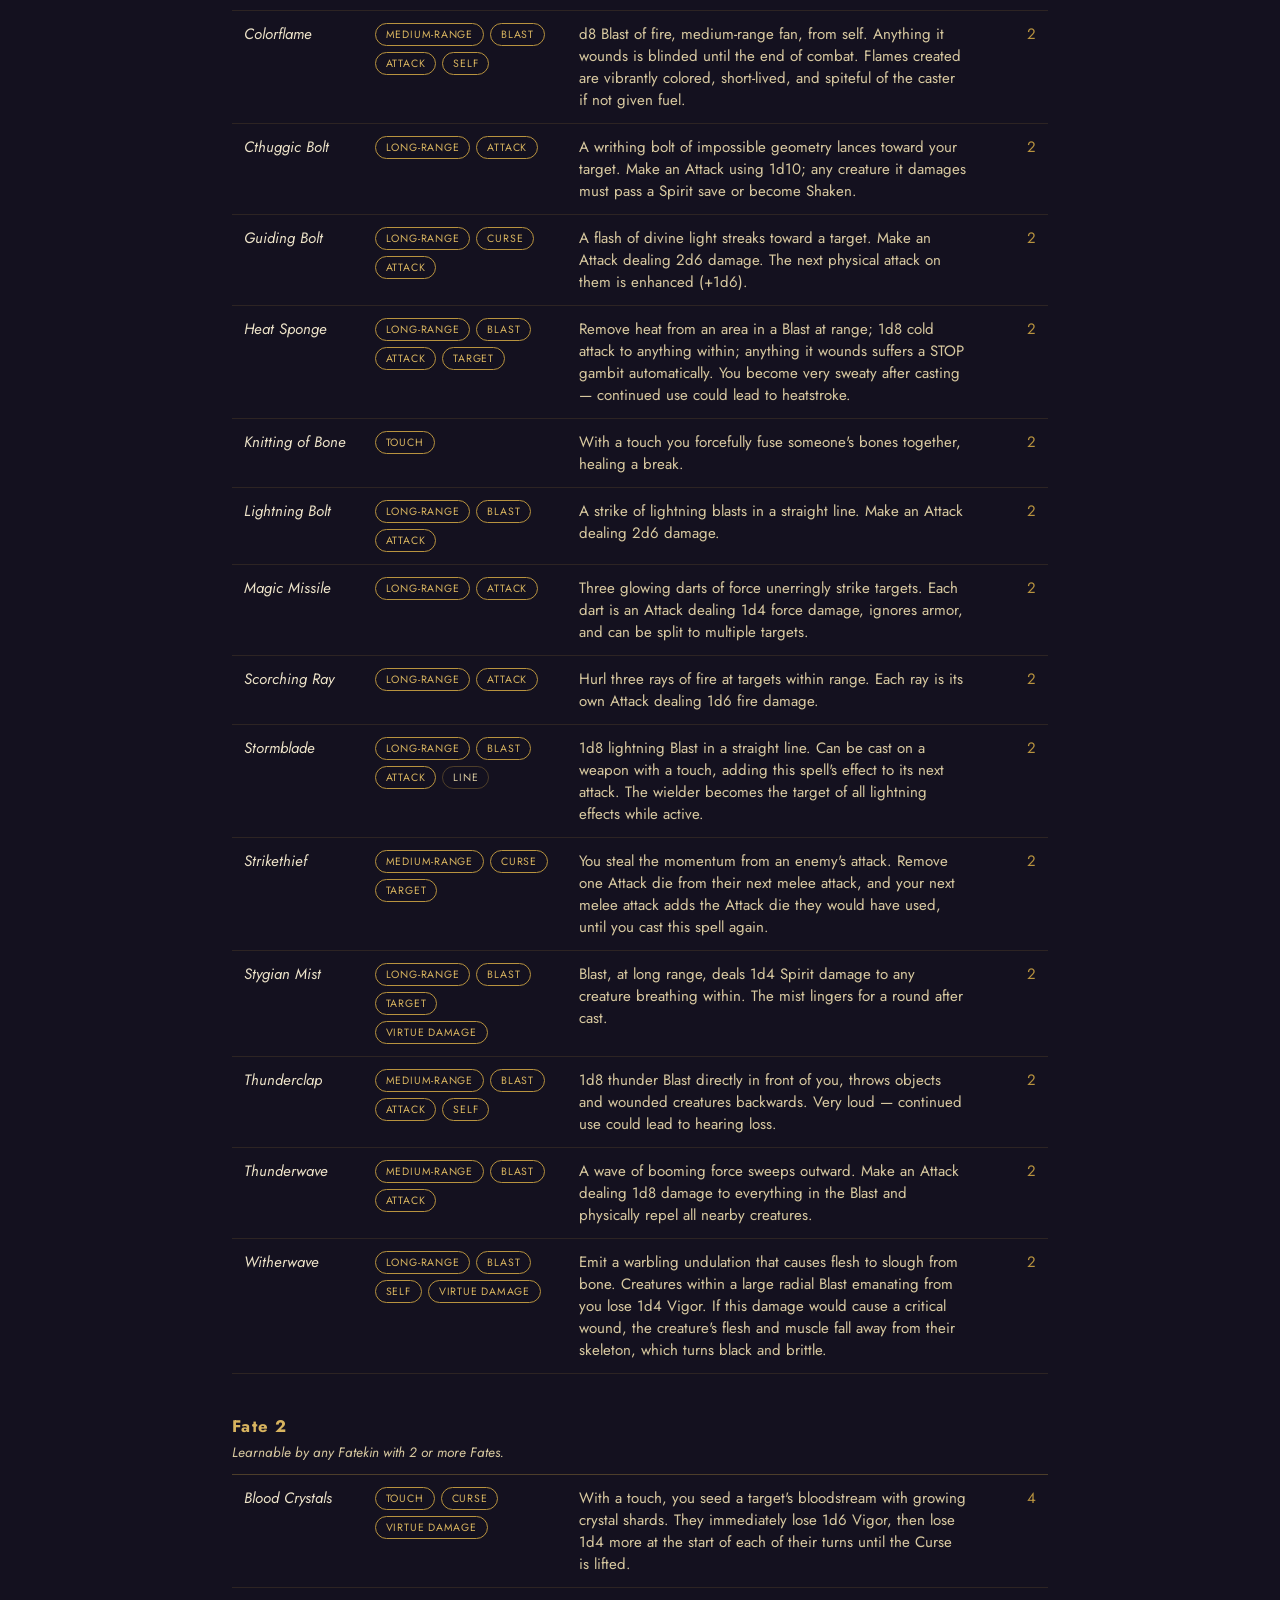
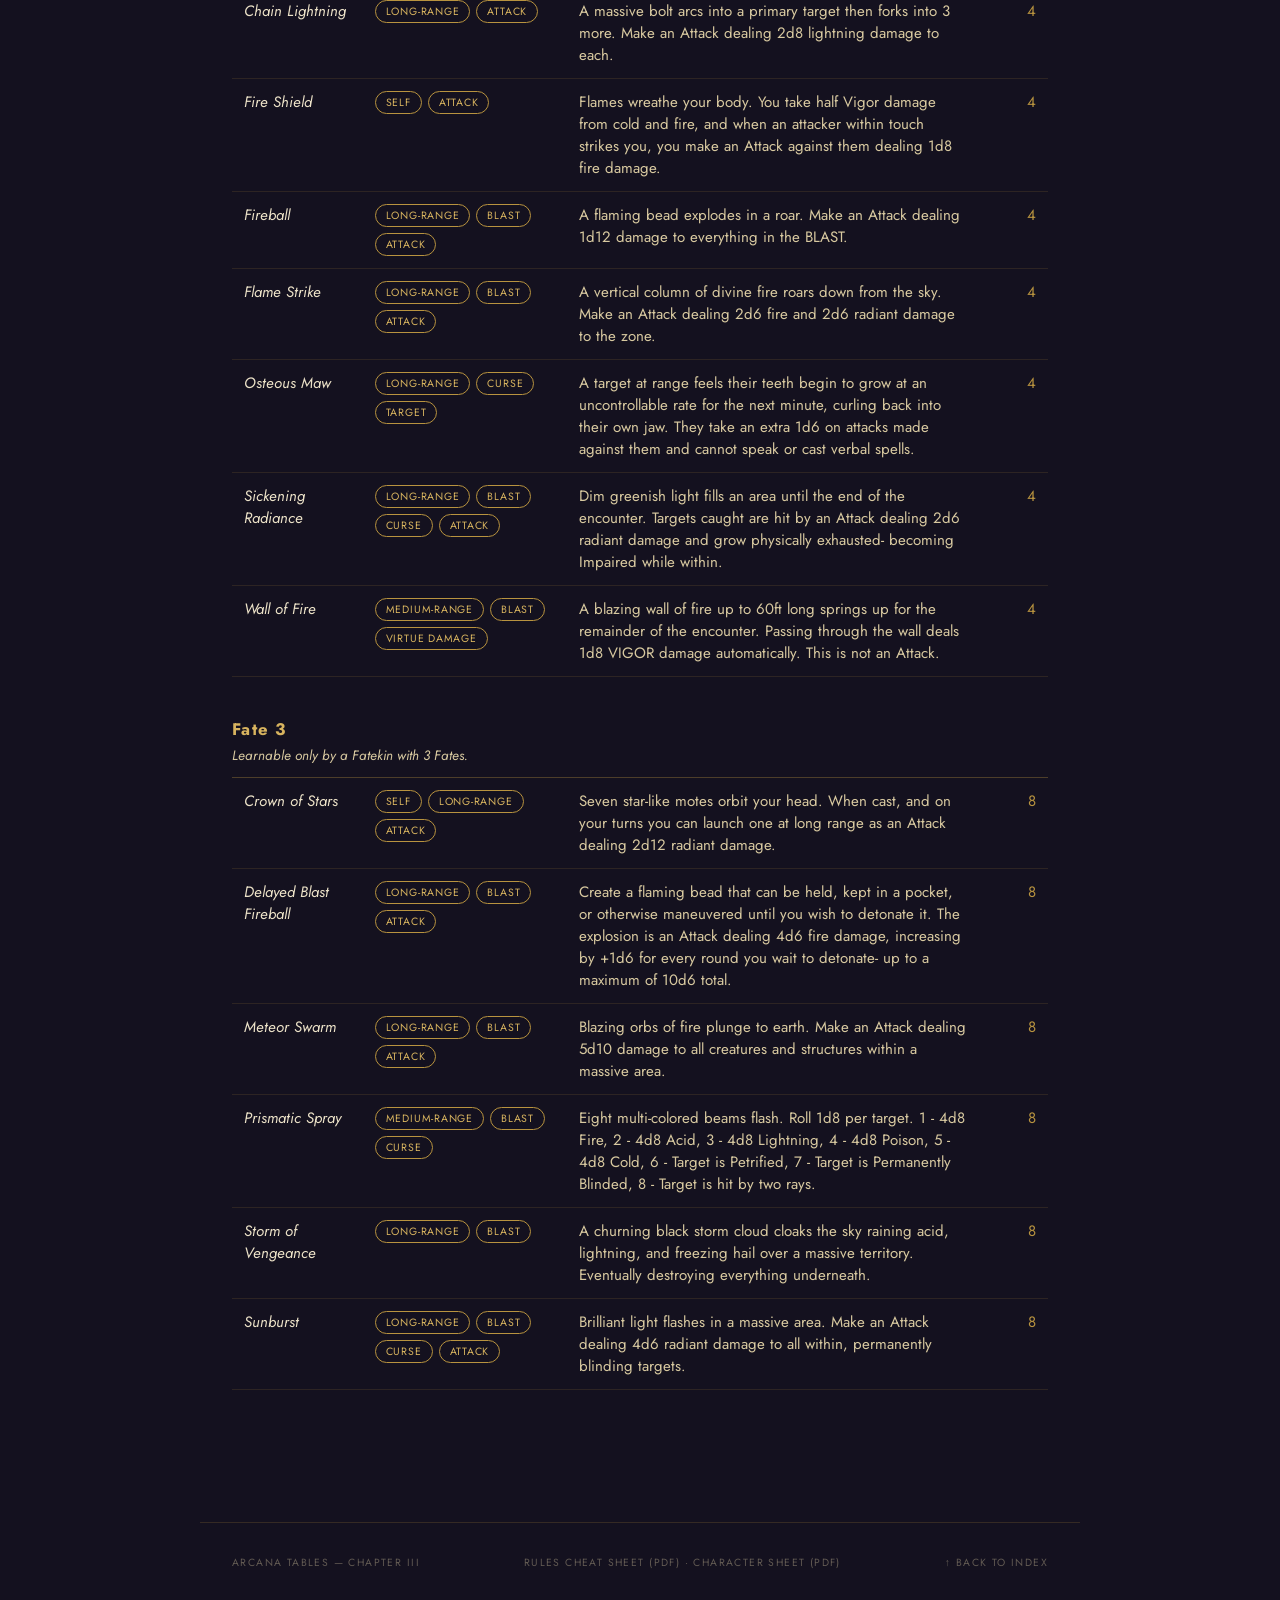
==== commit 2d82920e: "augments, vehicles, oddities" ====
--- a/arcana-tables.html
+++ b/arcana-tables.html
@@ -303,8 +303,8 @@
     "attack": "Attack — the spell deals damage through an Attack, resolved like a normal Attack: Guard and Armor reduce the damage before it lands.",
     "virtue damage": "Virtue Damage — the spell deals damage directly to a Virtue, ignoring both Guard and Armor entirely.",
     "touch": "Touch — the spell requires physical contact with its target, within a meter.",
-    "short-range": "Short-Range — effective within 10 meters.",
-    "long-range": "Long-Range — effective within 50 meters.",
+    "medium-range": "Medium-Range — effective within 10 meters.",
+    "long-range": "Long-Range — effective within 100 meters.",
 	"extreme-range": "Extreme-Range - effective within 500 meters.",
     "blast": "Blast — the spell can affect more than one creature at once; the die size used sets the maximum number of normal-sized creatures it can contain.",
     "curse": "Curse — tends to be long-lasting unless stated otherwise. Removing one usually requires killing the caster or a specialist's help."
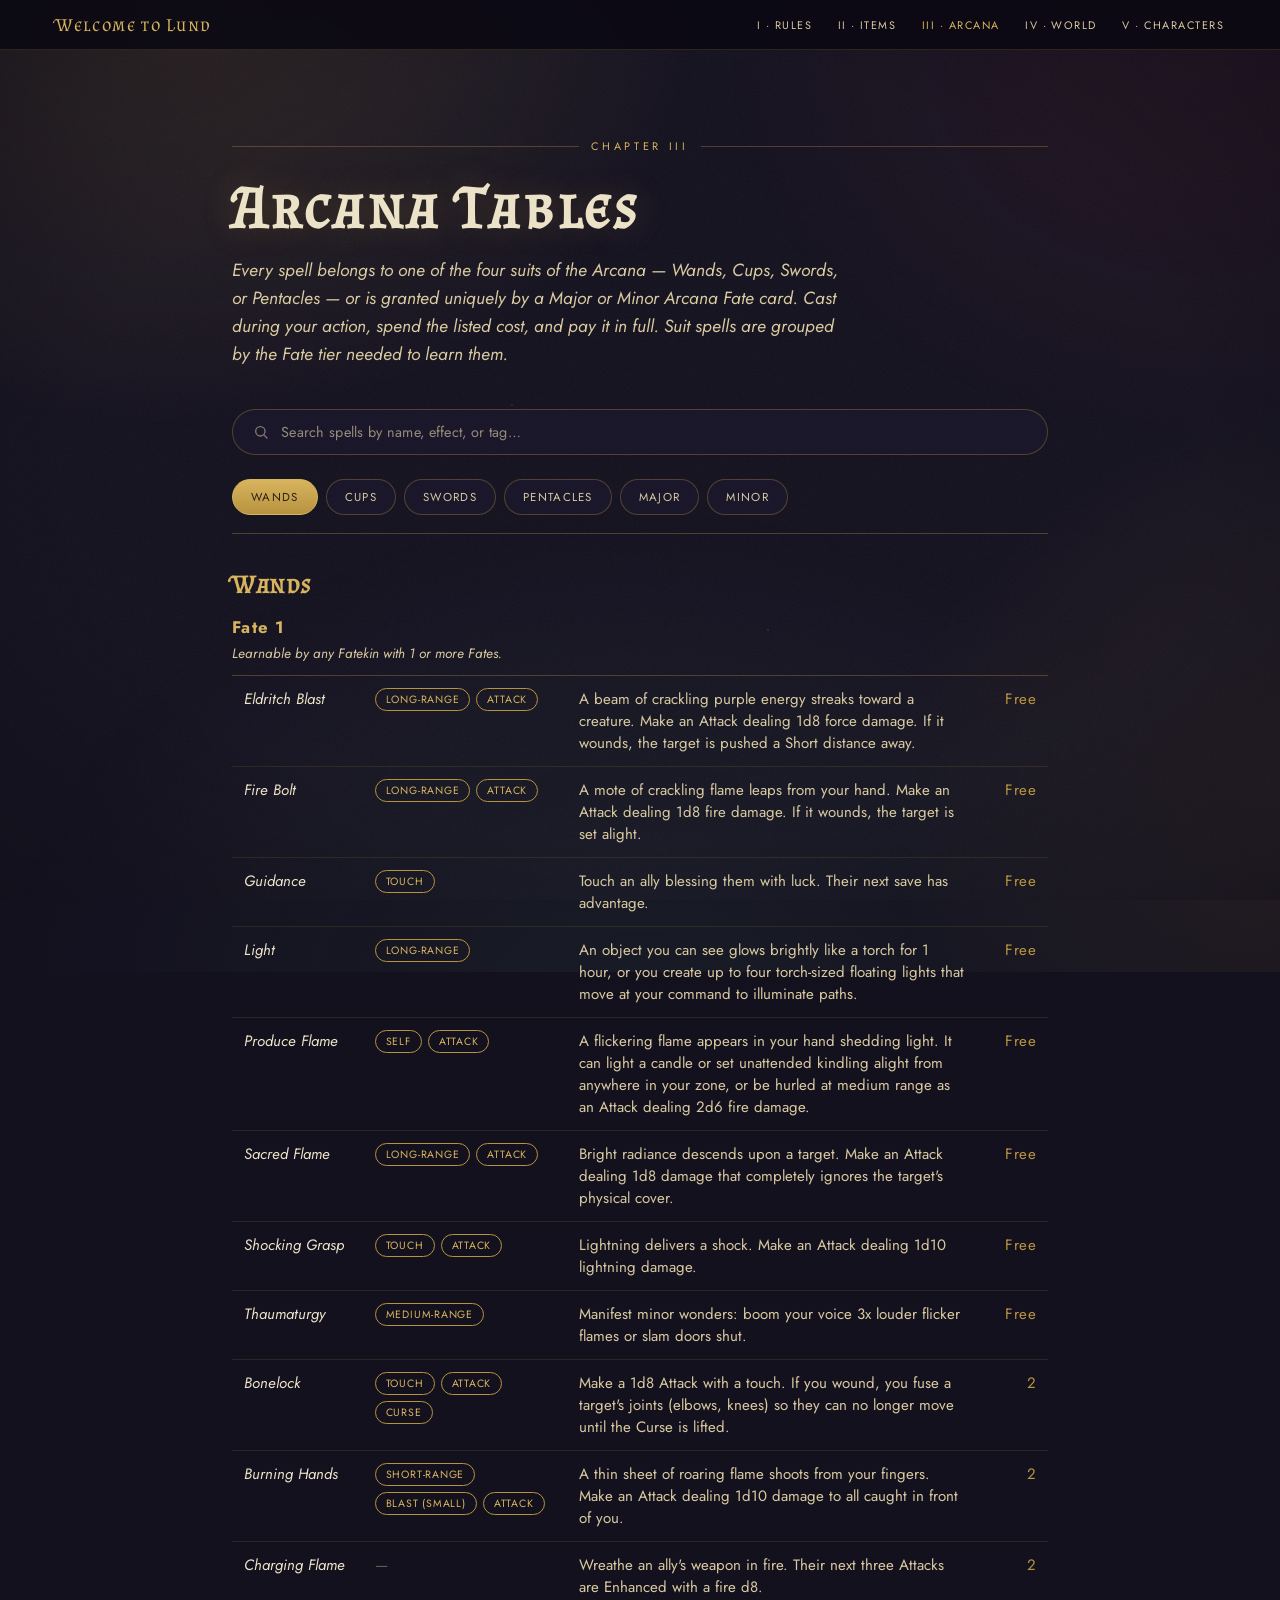
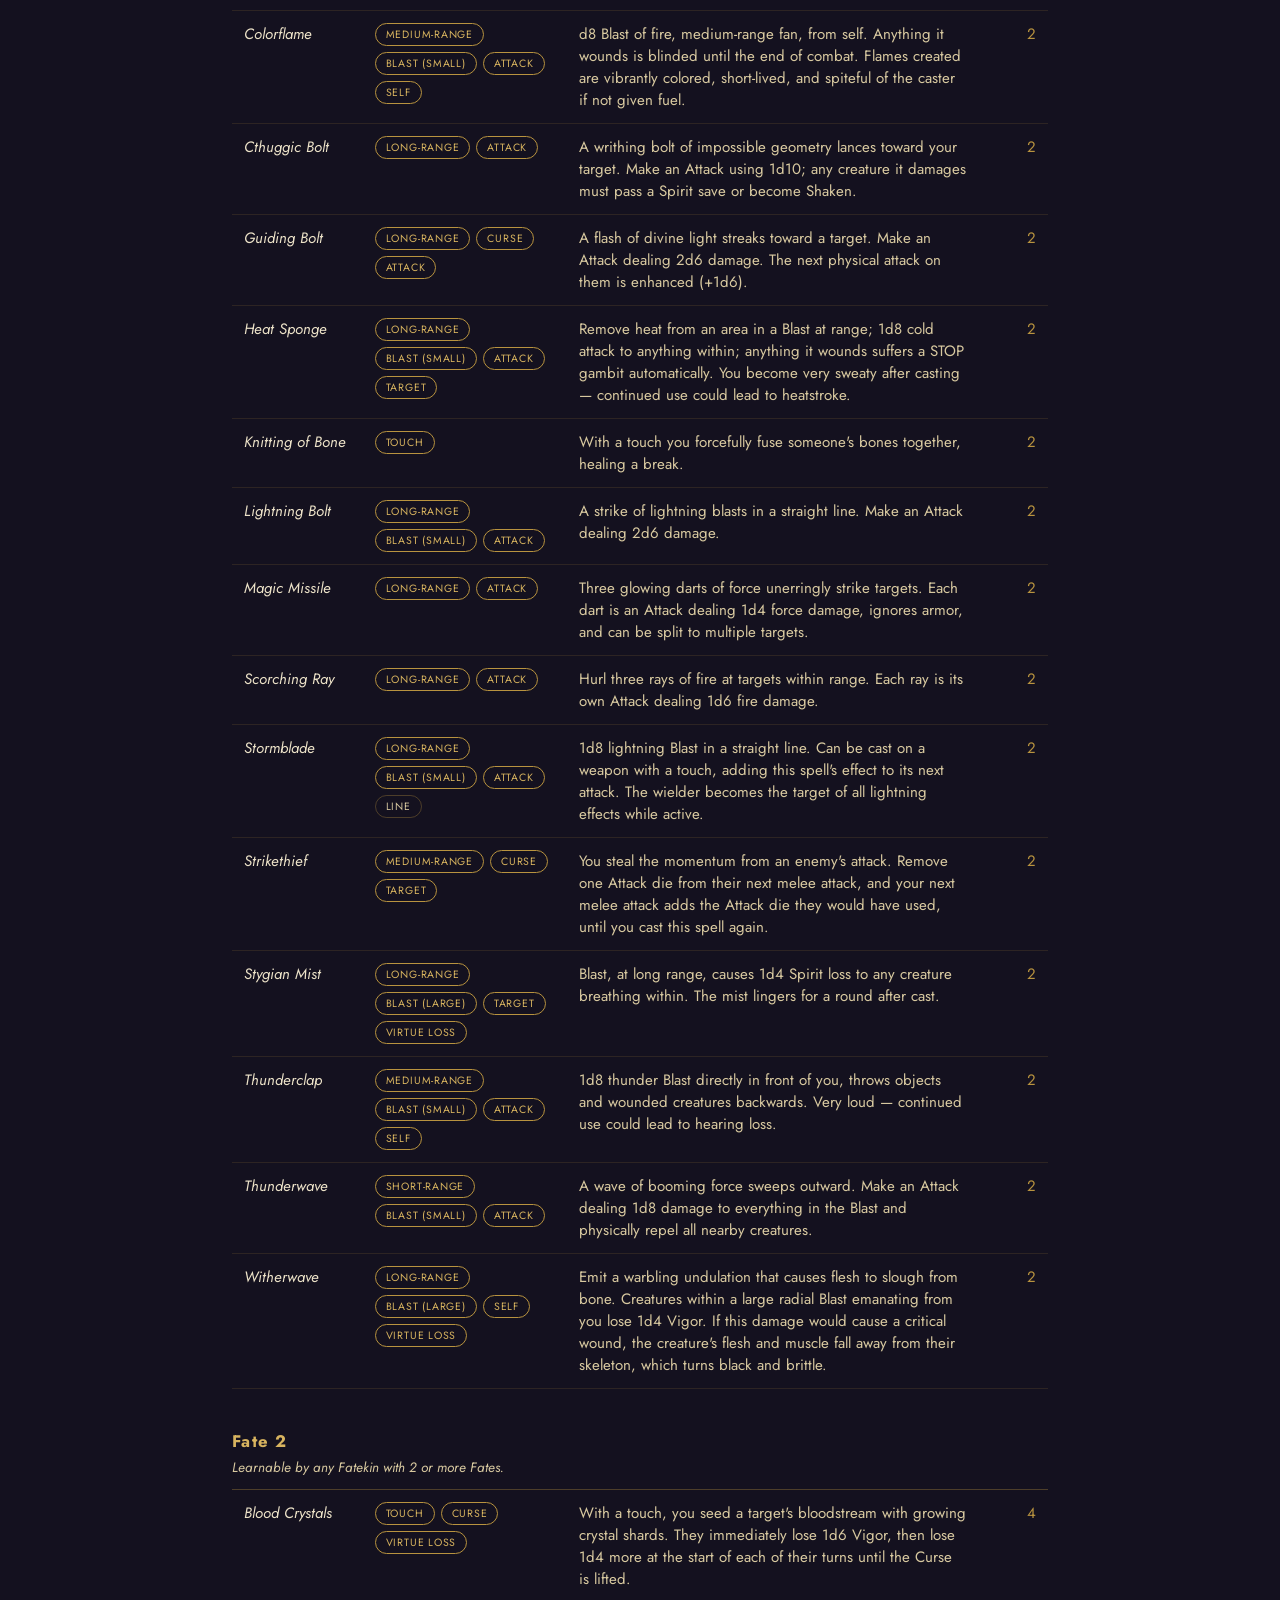
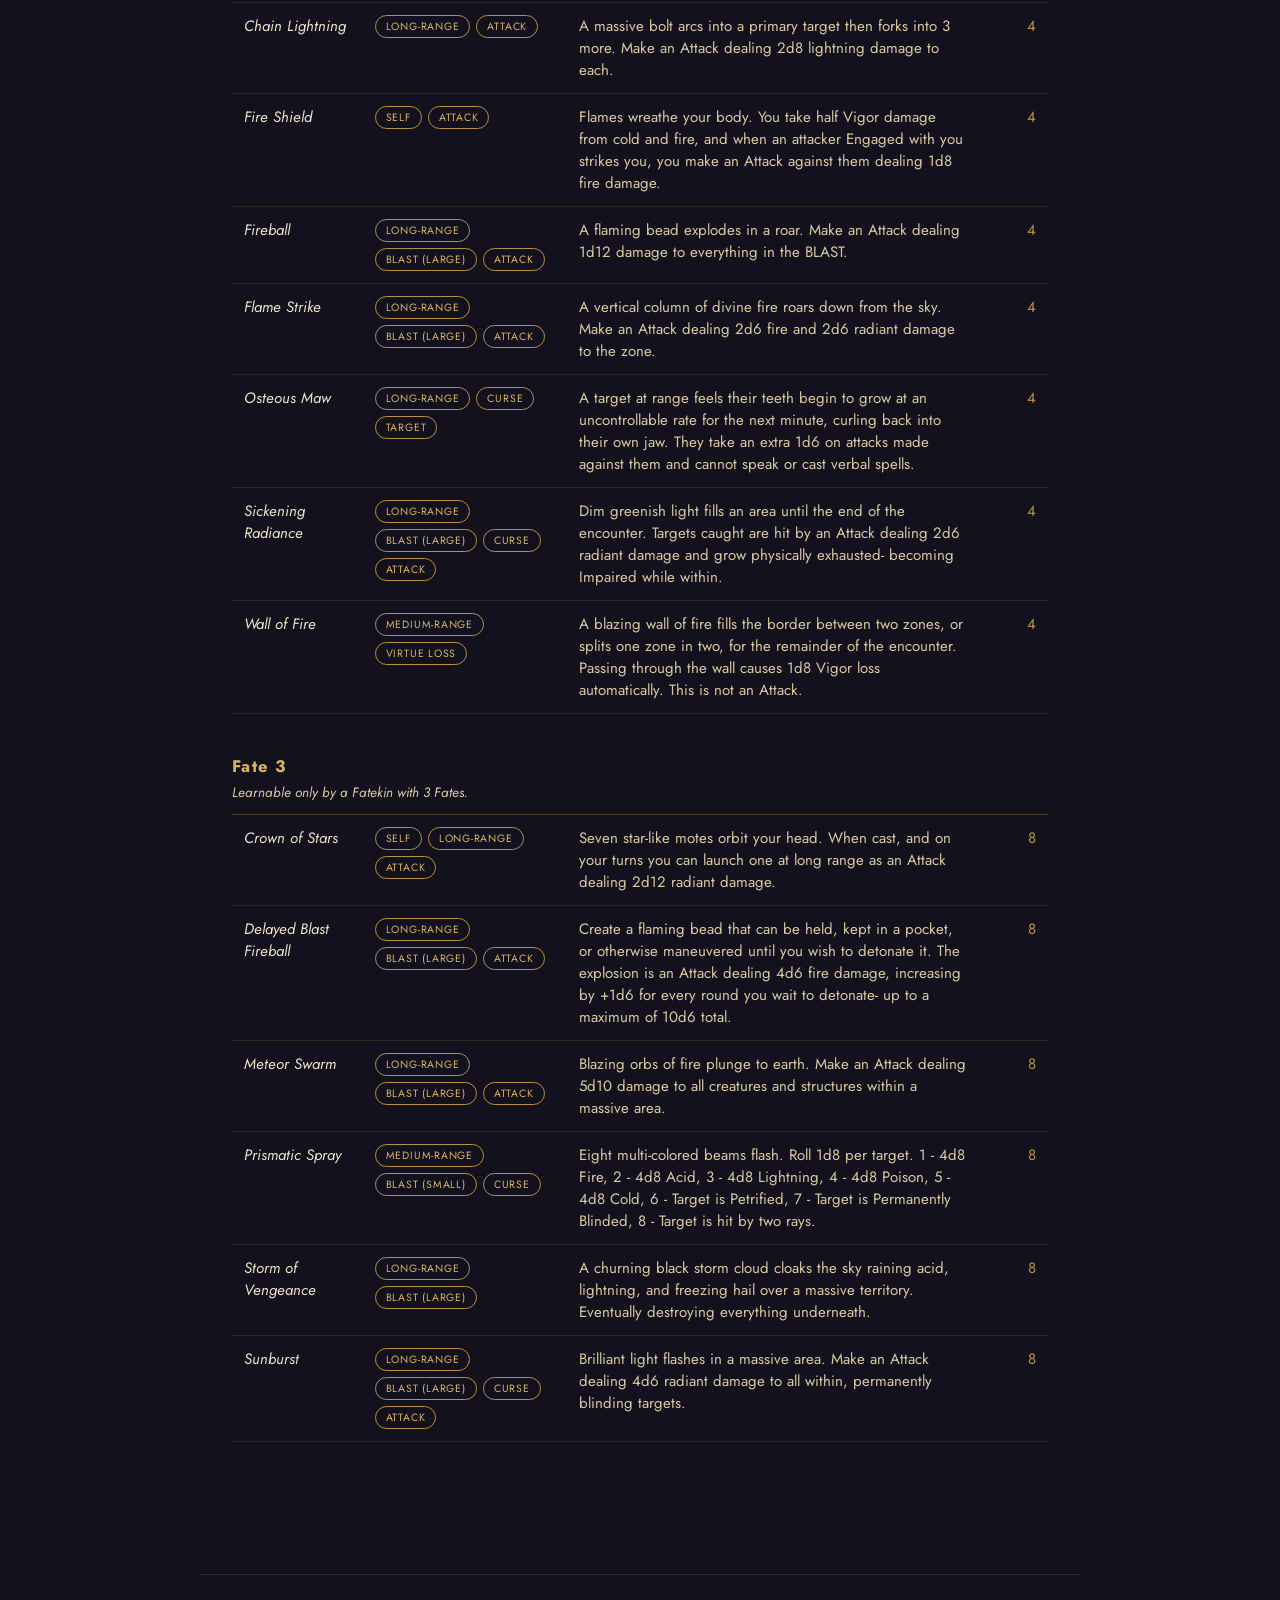
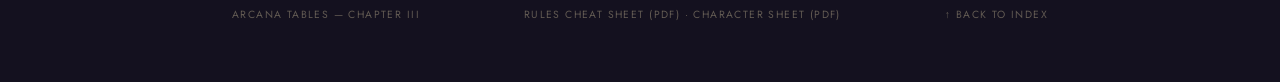
==== commit bcf59726: "Changing combat method to Zones" ====
--- a/arcana-tables.html
+++ b/arcana-tables.html
@@ -301,12 +301,14 @@
     "self": "Self — the spell affects only its caster.",
     "target": "Target — the spell targets a creature or object, rather than the caster or an area.",
     "attack": "Attack — the spell deals damage through an Attack, resolved like a normal Attack: Guard and Armor reduce the damage before it lands.",
-    "virtue damage": "Virtue Damage — the spell deals damage directly to a Virtue, ignoring both Guard and Armor entirely.",
-    "touch": "Touch — the spell requires physical contact with its target, within a meter.",
-    "medium-range": "Medium-Range — effective within 10 meters.",
-    "long-range": "Long-Range — effective within 100 meters.",
-	"extreme-range": "Extreme-Range - effective within 500 meters.",
-    "blast": "Blast — the spell can affect more than one creature at once; the die size used sets the maximum number of normal-sized creatures it can contain.",
+    "virtue loss": "Virtue Loss — the spell reduces a Virtue directly, ignoring both Guard and Armor entirely. It is not Damage and cannot Mortally Wound or Slay.",
+    "touch": "Touch — the spell requires its target to be Engaged with you, within reach.",
+    "short-range": "Short-Range — effective on a target Engaged with you, no contact needed. Can be used against enemies in melee.",
+    "medium-range": "Medium-Range — effective anywhere in your zone.",
+    "long-range": "Long-Range — effective in your zone or an adjacent zone you can see.",
+	"extreme-range": "Extreme-Range — effective anywhere you have line of sight.",
+    "blast (small)": "Blast (Small) — pick a target. The spell hits that target and every creature Engaged with it.",
+    "blast (large)": "Blast (Large) — the spell hits every creature in a single zone.",
     "curse": "Curse — tends to be long-lasting unless stated otherwise. Removing one usually requires killing the caster or a specialist's help."
   };
 
@@ -354,7 +356,7 @@
   function parseFateSpell(cardName, raw){
     if(!raw) return null;
     let name, paren, effect;
-    let m = raw.match(/^(.+?)\s*\(([^)]*)\):\s*([\s\S]*)$/);
+    let m = raw.match(/^(.+?)\s*\(((?:[^()]|\([^()]*\))*)\):\s*([\s\S]*)$/);
     if(m){
       name = m[1].trim();
       paren = m[2].trim();
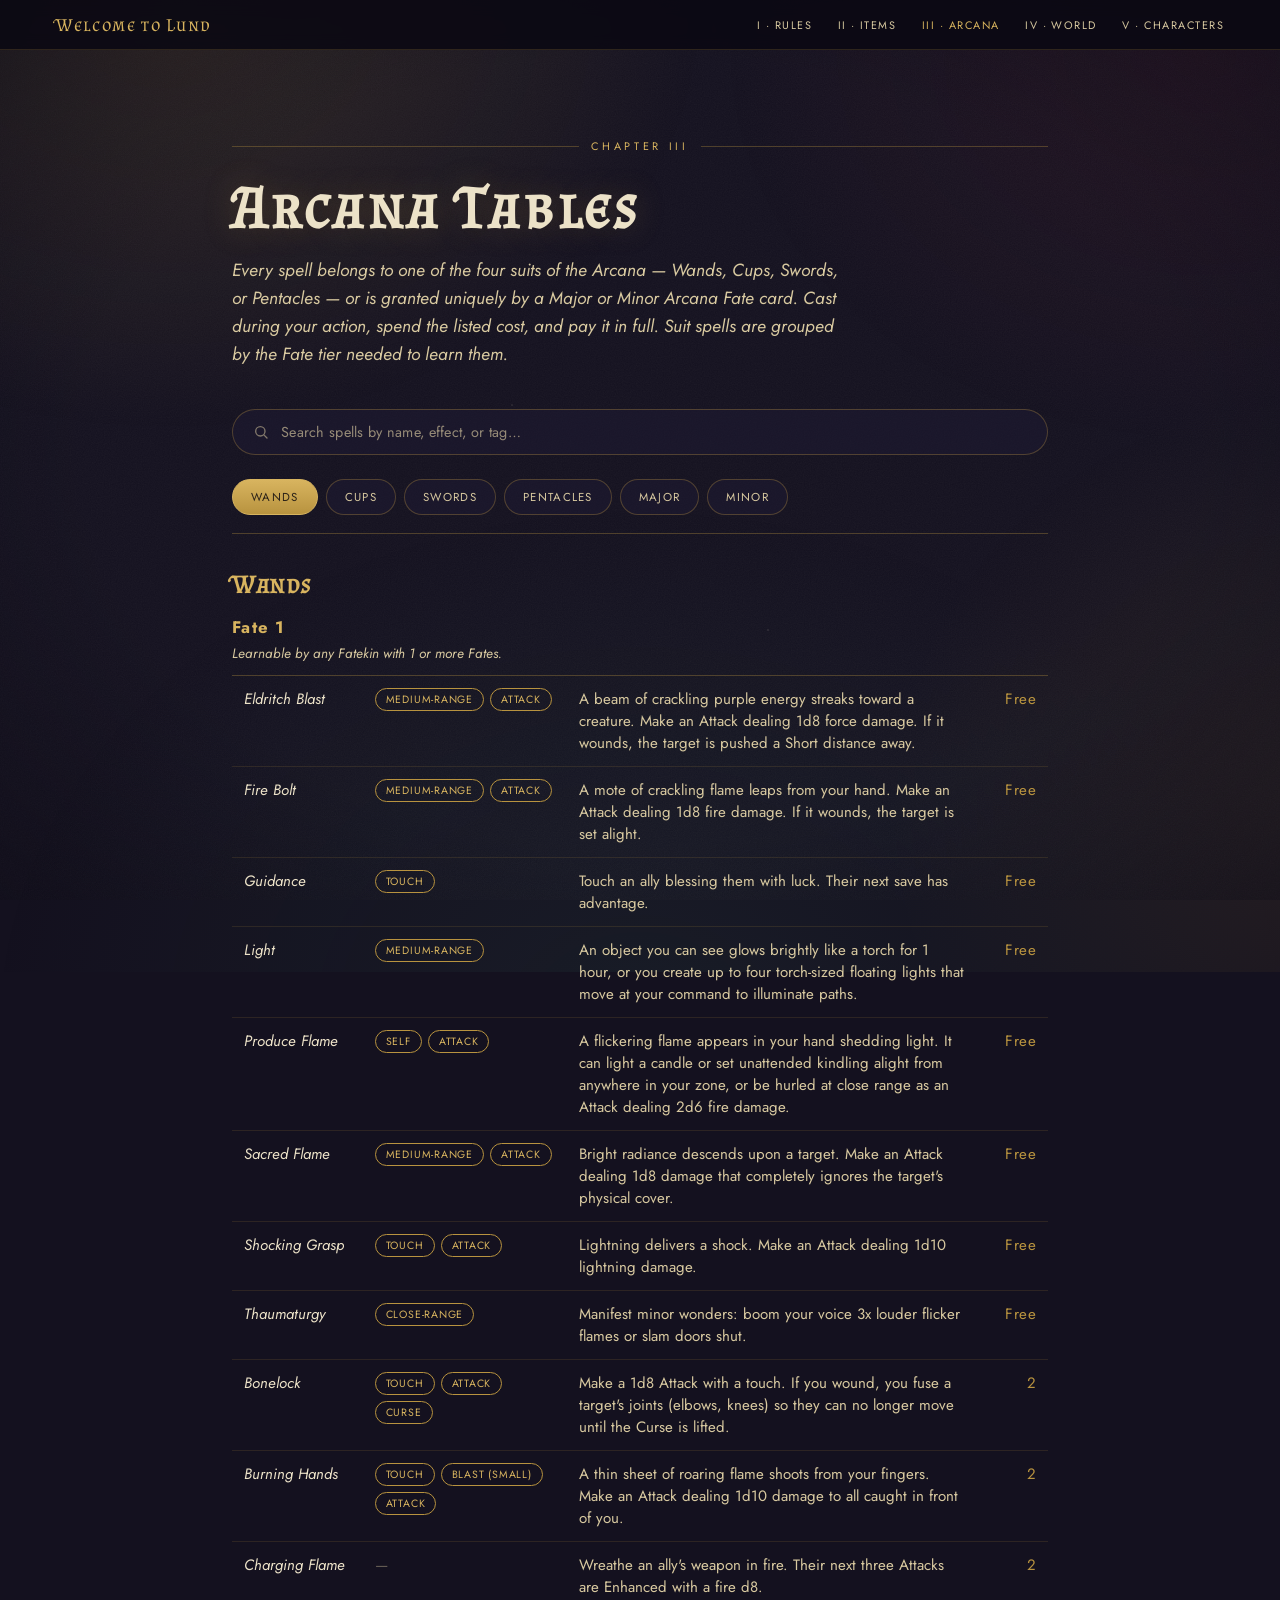
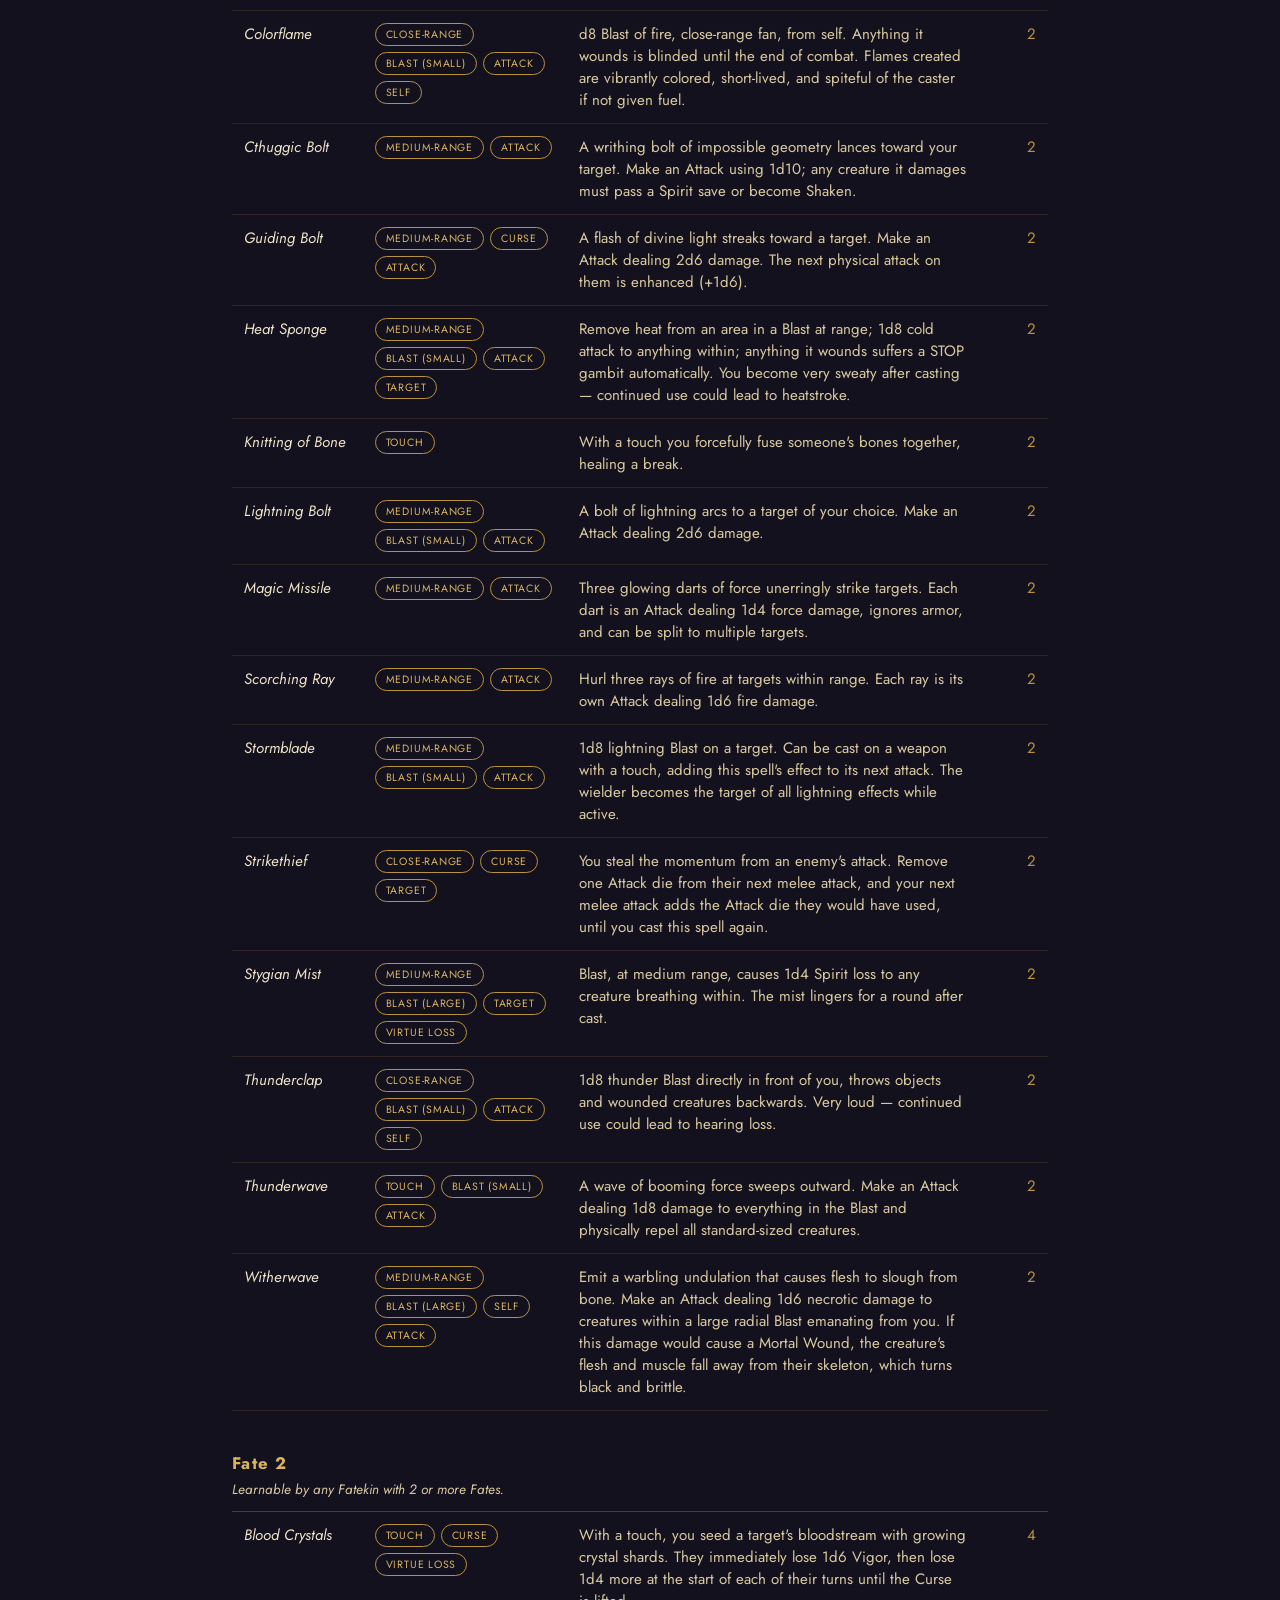
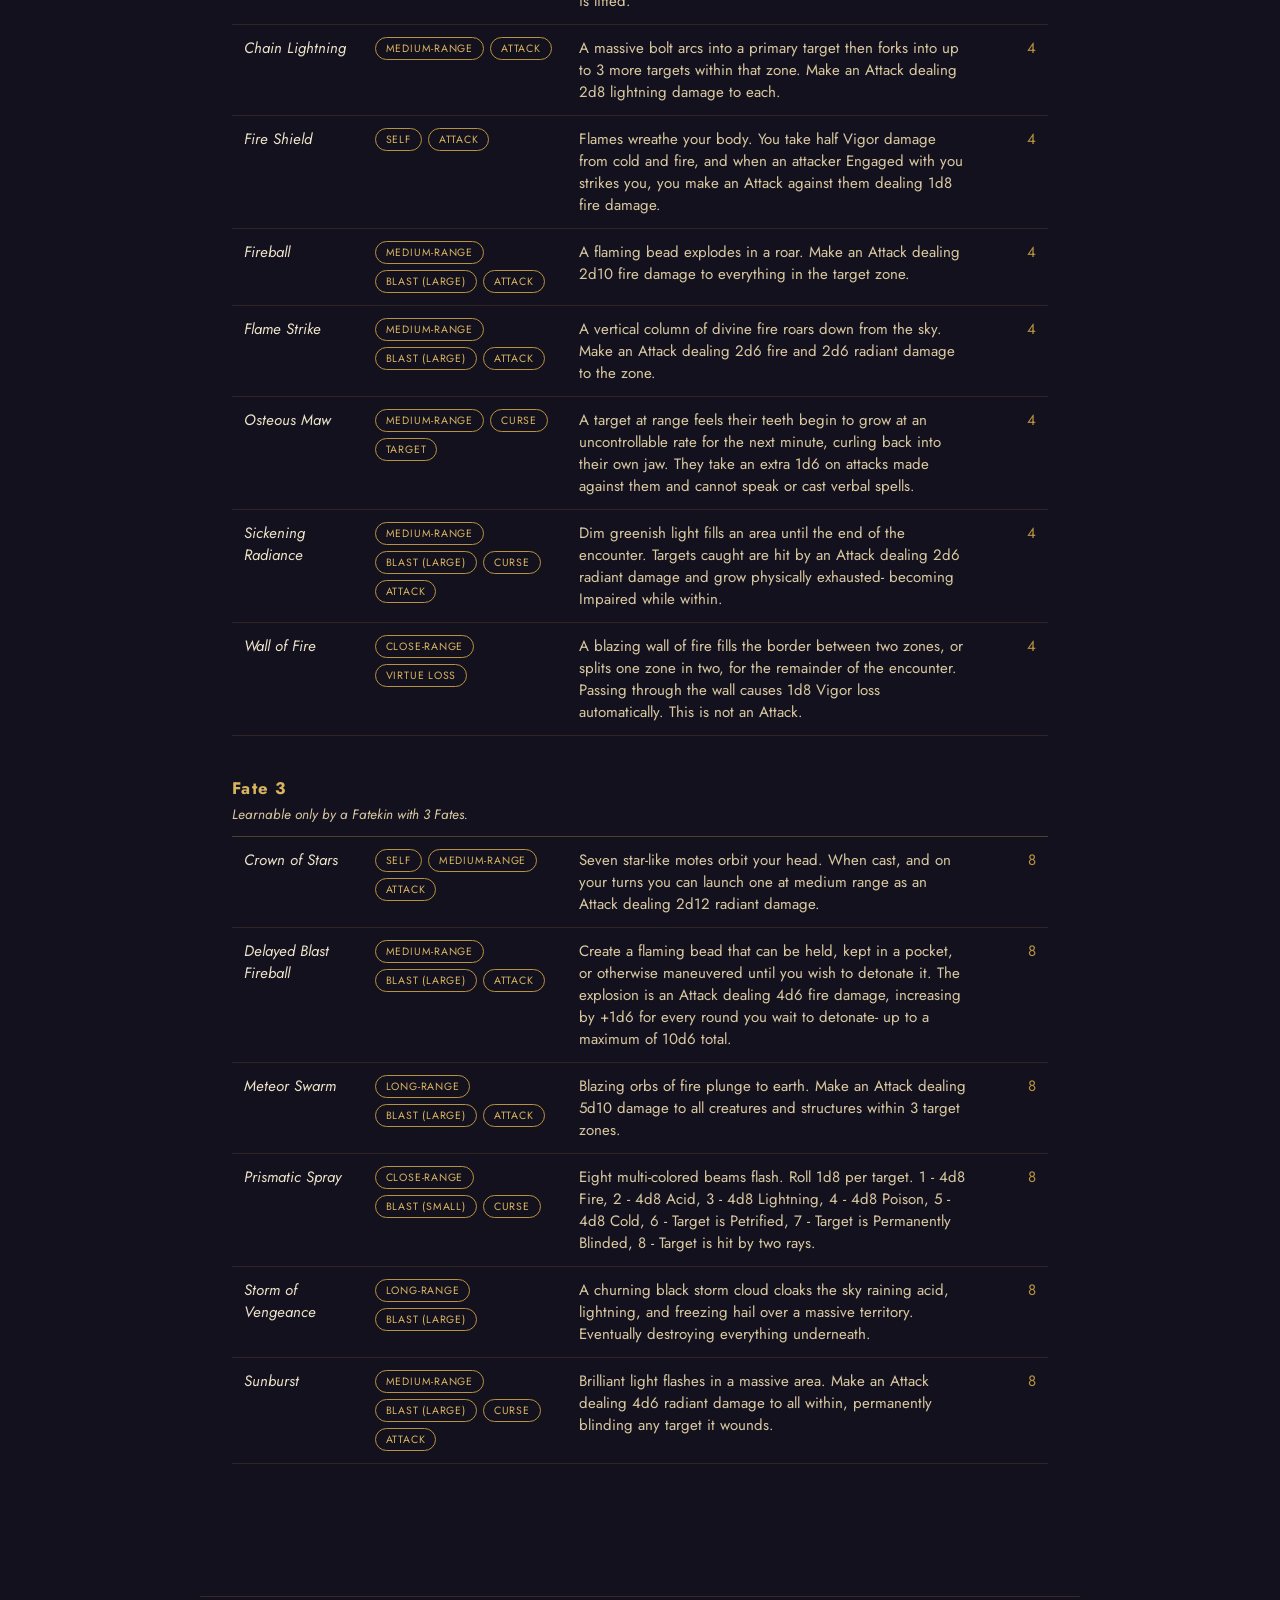
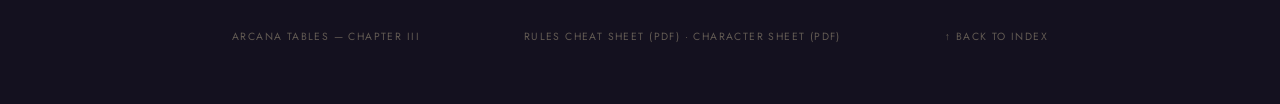
==== commit ddc85391: "Range changes" ====
--- a/arcana-tables.html
+++ b/arcana-tables.html
@@ -302,11 +302,10 @@
     "target": "Target — the spell targets a creature or object, rather than the caster or an area.",
     "attack": "Attack — the spell deals damage through an Attack, resolved like a normal Attack: Guard and Armor reduce the damage before it lands.",
     "virtue loss": "Virtue Loss — the spell reduces a Virtue directly, ignoring both Guard and Armor entirely. It is not Damage and cannot Mortally Wound or Slay.",
-    "touch": "Touch — the spell requires its target to be Engaged with you, within reach.",
-    "short-range": "Short-Range — effective on a target Engaged with you, no contact needed. Can be used against enemies in melee.",
-    "medium-range": "Medium-Range — effective anywhere in your zone.",
-    "long-range": "Long-Range — effective in your zone or an adjacent zone you can see.",
-	"extreme-range": "Extreme-Range — effective anywhere you have line of sight.",
+    "touch": "Touch — effective on a target Engaged with you, within reach. Can be used against enemies in melee.",
+    "close-range": "Close-Range — effective anywhere in your zone.",
+    "medium-range": "Medium-Range — effective in your zone or an adjacent zone you can see.",
+	"long-range": "Long-Range — effective anywhere you have line of sight.",
     "blast (small)": "Blast (Small) — pick a target. The spell hits that target and every creature Engaged with it.",
     "blast (large)": "Blast (Large) — the spell hits every creature in a single zone.",
     "curse": "Curse — tends to be long-lasting unless stated otherwise. Removing one usually requires killing the caster or a specialist's help."
